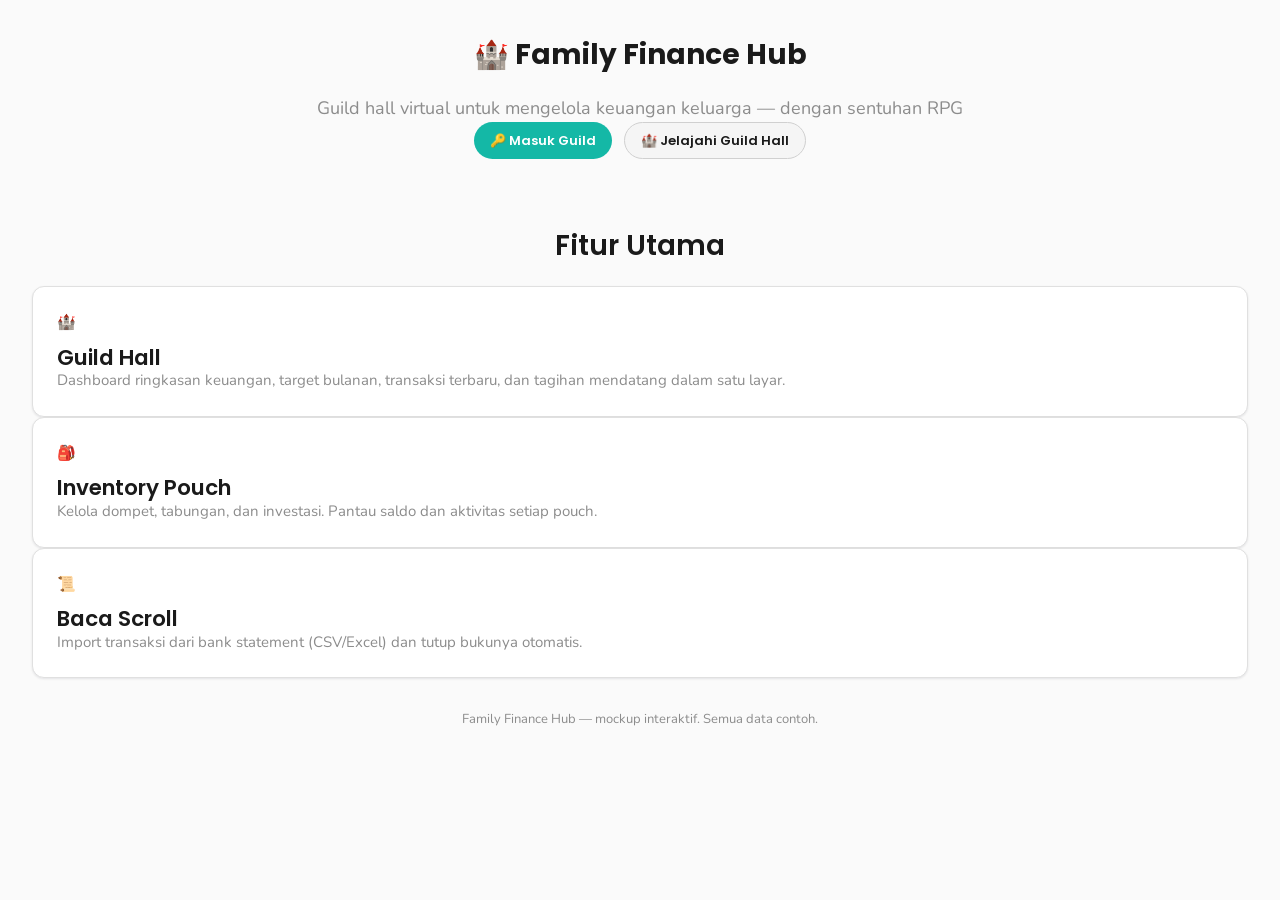
==== index.html @ f5ed7daa "init: family finance hub mockup suite" ====
﻿<!DOCTYPE html>
<html lang="id">
<head>
  <meta charset="UTF-8">
  <meta name="viewport" content="width=device-width, initial-scale=1.0">
  <title>Family Finance Hub — Home</title>
  <link rel="stylesheet" href="styles/modern-theme.css">
  <link rel="stylesheet" href="styles/components.css">
  <link rel="preconnect" href="https://fonts.googleapis.com">
  <link rel="preconnect" href="https://fonts.gstatic.com" crossorigin>
  <link href="https://fonts.googleapis.com/css2?family=Poppins:wght@400;500;600;700;800&family=Nunito:wght@400;500;600;700;800&family=JetBrains+Mono:wght@500;700&display=swap" rel="stylesheet">
</head>
<body>
  <!-- Hero Banner -->
  <header class="guild-banner" role="banner">
    <div class="container" style="padding-top: var(--space-10); padding-bottom: var(--space-10); text-align: center;">
      <h1 class="guild-banner__title mb-6">🏰 Family Finance Hub</h1>
      <p class="text-tertiary mb-8" style="font-size: var(--text-lg);">Guild hall virtual untuk mengelola keuangan keluarga &mdash; dengan sentuhan RPG</p>
      <div class="flex gap-3 justify-center" style="flex-wrap: wrap;">
        <a href="screens/01-guild-entrance.html" class="btn btn--primary">🔑 Masuk Guild</a>
        <a href="screens/02-guild-hall.html" class="btn btn--secondary">🏰 Jelajahi Guild Hall</a>
      </div>
    </div>
  </header>

  <!-- Feature Cards -->
  <main class="container" style="padding-top: var(--space-8); padding-bottom: var(--space-8);">
    <h2 class="text-center mb-6">Fitur Utama</h2>
    <div class="grid">
      <div class="card p-6">
        <div class="text-4xl mb-3">🏰</div>
        <h3>Guild Hall</h3>
        <p class="text-tertiary">Dashboard ringkasan keuangan, target bulanan, transaksi terbaru, dan tagihan mendatang dalam satu layar.</p>
      </div>
      <div class="card p-6">
        <div class="text-4xl mb-3">🎒</div>
        <h3>Inventory Pouch</h3>
        <p class="text-tertiary">Kelola dompet, tabungan, dan investasi. Pantau saldo dan aktivitas setiap pouch.</p>
      </div>
      <div class="card p-6">
        <div class="text-4xl mb-3">📜</div>
        <h3>Baca Scroll</h3>
        <p class="text-tertiary">Import transaksi dari bank statement (CSV/Excel) dan tutup bukunya otomatis.</p>
      </div>
    </div>
  </main>

  <footer class="text-center text-tertiary" style="padding-bottom: var(--space-10);">
    <p class="text-sm">Family Finance Hub &mdash; mockup interaktif. Semua data contoh.</p>
  </footer>
</body>
</html>
---- styles/modern-theme.css ----
﻿/* Modern SaaS Design Tokens — Family Finance Hub. Hybrid: RPG naming + modern style. */
:root {
  --font-heading: 'Poppins', -apple-system, BlinkMacSystemFont, 'Segoe UI', Roboto, sans-serif;
  --font-body: 'Nunito', -apple-system, BlinkMacSystemFont, 'Segoe UI', Roboto, sans-serif;
  --font-mono: 'JetBrains Mono', 'Fira Code', monospace;

  --text-xs: clamp(0.625rem, 0.6rem + 0.125vw, 0.6875rem);
  --text-sm: clamp(0.75rem, 0.72rem + 0.15vw, 0.8125rem);
  --text-base: clamp(0.875rem, 0.84rem + 0.175vw, 0.9375rem);
  --text-lg: clamp(1rem, 0.95rem + 0.25vw, 1.125rem);
  --text-xl: clamp(1.125rem, 1.05rem + 0.375vw, 1.375rem);
  --text-2xl: clamp(1.375rem, 1.25rem + 0.625vw, 1.75rem);
  --text-3xl: clamp(1.75rem, 1.5rem + 1.25vw, 2.5rem);
  --text-4xl: clamp(2.25rem, 1.875rem + 1.875vw, 3.5rem);

  --weight-light: 300;
  --weight-regular: 400;
  --weight-medium: 500;
  --weight-semibold: 600;
  --weight-bold: 700;
  --weight-extrabold: 800;

  --leading-tight: 1.1;
  --leading-snug: 1.375;
  --leading-normal: 1.5;
  --leading-relaxed: 1.625;

  --space-0: 0;
  --space-1: 0.25rem;
  --space-2: 0.5rem;
  --space-3: 0.75rem;
  --space-4: 1rem;
  --space-5: 1.25rem;
  --space-6: 1.5rem;
  --space-8: 2rem;
  --space-10: 2.5rem;
  --space-12: 3rem;
  --space-16: 4rem;
  --space-20: 5rem;

  --radius-none: 0;
  --radius-sm: 0.375rem;
  --radius-md: 0.5rem;
  --radius-lg: 0.75rem;
  --radius-xl: 1rem;
  --radius-2xl: 1.5rem;
  --radius-full: 9999px;
  --radius-pill: 9999px;

  --shadow-xs: 0 1px 2px rgba(15, 23, 42, 0.04);
  --shadow-sm: 0 1px 3px rgba(15, 23, 42, 0.06), 0 1px 2px rgba(15, 23, 42, 0.04);
  --shadow-md: 0 4px 6px -1px rgba(15, 23, 42, 0.06), 0 2px 4px -2px rgba(15, 23, 42, 0.04);
  --shadow-lg: 0 10px 15px -3px rgba(15, 23, 42, 0.08), 0 4px 6px -4px rgba(15, 23, 42, 0.04);
  --shadow-xl: 0 20px 25px -5px rgba(15, 23, 42, 0.1), 0 8px 10px -6px rgba(15, 23, 42, 0.04);
  --shadow-2xl: 0 25px 50px -12px rgba(15, 23, 42, 0.15);
  --shadow-inner: inset 0 2px 4px rgba(15, 23, 42, 0.05);

  --transition-fast: 120ms cubic-bezier(0.4, 0, 0.2, 1);
  --transition-base: 200ms cubic-bezier(0.4, 0, 0.2, 1);
  --transition-slow: 300ms cubic-bezier(0.4, 0, 0.2, 1);

  --z-dropdown: 100;
  --z-sticky: 200;
  --z-fixed: 300;
  --z-modal-backdrop: 400;
  --z-modal: 500;
  --z-popover: 600;
  --z-toast: 700;
  --z-tooltip: 800;
}

/* ═════════════════════════════════════════════════════════════════════
   LIGHT MODE (Default) — Soft Pastel Palette
   ════════════════════════════════════════════════════════════════════ */

:root {
  /* ── Neutral Grays ───────────────────────────────────────────────── */
  --color-gray-25: #fafafa;
  --color-gray-50: #f5f5f5;
  --color-gray-100: #eeeeee;
  --color-gray-200: #e0e0e0;
  --color-gray-300: #d0d0d0;
  --color-gray-400: #a8a8a8;
  --color-gray-500: #8c8c8c;
  --color-gray-600: #737373;
  --color-gray-700: #5d5d5d;
  --color-gray-800: #424242;
  --color-gray-900: #2a2a2a;
  --color-gray-950: #1a1a1a;

  /* ── Semantic Base Colors ────────────────────────────────────────── */
  --color-bg-primary: #fafafa;
  --color-bg-secondary: #ffffff;
  --color-bg-tertiary: #f5f5f5;
  --color-bg-hover: #eeeeee;
  --color-bg-active: #e0e0e0;

  --color-text-primary: #1a1a1a;
  --color-text-secondary: #5d5d5d;
  --color-text-tertiary: #8c8c8c;
  --color-text-inverse: #ffffff;
  --color-text-link: #0d9488;

  --color-border-light: #e0e0e0;
  --color-border-medium: #d0d0d0;
  --color-border-focus: #0d9488;

  /* ── Income (Mint/Teal) — Positive, Growth ───────────────────────── */
  --color-income-25: #f0fdfa;
  --color-income-50: #e6fbf3;
  --color-income-100: #ccf7e7;
  --color-income-200: #99efd1;
  --color-income-300: #5eead4;
  --color-income-400: #2dd4bf;
  --color-income-500: #14b8a6;
  --color-income-600: #0d9488;
  --color-income-700: #0f766e;
  --color-income-800: #115e59;
  --color-income-900: #134e4a;

  /* ── Expense (Coral/Rose) — Negative, Spending ───────────────────── */
  --color-expense-25: #fff1f2;
  --color-expense-50: #ffe4e6;
  --color-expense-100: #fecdd3;
  --color-expense-200: #fda4af;
  --color-expense-300: #fb7185;
  --color-expense-400: #f43f5e;
  --color-expense-500: #e11d48;
  --color-expense-600: #be123c;
  --color-expense-700: #9f1239;
  --color-expense-800: #881337;
  --color-expense-900: #751a33;

  /* ── Gold Accent (Warm) — Highlights, CTAs ───────────────────────── */
  --color-gold-25: #fffbeb;
  --color-gold-50: #fef3c7;
  --color-gold-100: #fde68a;
  --color-gold-200: #fcd34d;
  --color-gold-300: #fbbf24;
  --color-gold-400: #f59e0b;
  --color-gold-500: #d97706;
  --color-gold-600: #b45309;
  --color-gold-700: #92400e;
  --color-gold-800: #78350f;
  --color-gold-900: #642d0e;

  /* ── Purple Accent (Saweria-inspired) — Premium, Magic ───────────── */
  --color-purple-25: #faf5ff;
  --color-purple-50: #f5f0ff;
  --color-purple-100: #e9d5ff;
  --color-purple-200: #d8b4fe;
  --color-purple-300: #c084fc;
  --color-purple-400: #a855f7;
  --color-purple-500: #9333ea;
  --color-purple-600: #7e22ce;
  --color-purple-700: #6b21a8;
  --color-purple-800: #581c87;
  --color-purple-900: #4c1d95;

  /* ── Blue Accent (KOL.id-inspired) — Info, Links ─────────────────── */
  --color-blue-25: #eff6ff;
  --color-blue-50: #dbeafe;
  --color-blue-100: #bfdbfe;
  --color-blue-200: #93c5fd;
  --color-blue-300: #60a5fa;
  --color-blue-400: #3b82f6;
  --color-blue-500: #2563eb;
  --color-blue-600: #1d4ed8;
  --color-blue-700: #1e40af;
  --color-blue-800: #1e3a8a;
  --color-blue-900: #172554;

  /* ── Semantic Colors ─────────────────────────────────────────────── */
  --color-success: var(--color-income-500);
  --color-success-bg: var(--color-income-50);
  --color-success-border: var(--color-income-200);
  --color-success-text: var(--color-income-700);

  --color-warning: var(--color-gold-500);
  --color-warning-bg: var(--color-gold-50);
  --color-warning-border: var(--color-gold-200);
  --color-warning-text: var(--color-gold-800);

  --color-info: var(--color-blue-500);
  --color-info-bg: var(--color-blue-50);
  --color-info-border: var(--color-blue-200);
  --color-info-text: var(--color-blue-800);

  --color-danger: var(--color-expense-500);
  --color-danger-bg: var(--color-expense-50);
  --color-danger-border: var(--color-expense-200);
  --color-danger-text: var(--color-expense-700);

  /* ── Component-Specific Defaults (Light) ─────────────────────────── */
  --card-bg: var(--color-bg-secondary);
  --card-border: var(--color-border-light);
  --card-shadow: var(--shadow-sm);
  --card-shadow-hover: var(--shadow-md);

  --input-bg: var(--color-bg-secondary);
  --input-border: var(--color-border-medium);
  --input-border-focus: var(--color-border-focus);
  --input-placeholder: var(--color-text-tertiary);

  --btn-primary-bg: var(--color-income-500);
  --btn-primary-hover: var(--color-income-600);
  --btn-primary-active: var(--color-income-700);
  --btn-primary-text: var(--color-text-inverse);

  --btn-secondary-bg: var(--color-bg-tertiary);
  --btn-secondary-hover: var(--color-bg-hover);
  --btn-secondary-active: var(--color-bg-active);
  --btn-secondary-text: var(--color-text-primary);
  --btn-secondary-border: var(--color-border-medium);

  --btn-ghost-bg: transparent;
  --btn-ghost-hover: var(--color-bg-tertiary);
  --btn-ghost-active: var(--color-bg-hover);
  --btn-ghost-text: var(--color-text-secondary);

  --btn-danger-bg: var(--color-danger);
  --btn-danger-hover: var(--color-expense-600);
  --btn-danger-active: var(--color-expense-700);
  --btn-danger-text: var(--color-text-inverse);

  --badge-bg: var(--color-bg-tertiary);
  --badge-text: var(--color-text-secondary);
  --badge-border: var(--color-border-light);

  --nav-bg: var(--color-bg-secondary);
  --nav-border: var(--color-border-light);
  --nav-item-active: var(--color-income-50);
  --nav-item-active-text: var(--color-income-600);
  --nav-item-inactive: var(--color-text-tertiary);

  --banner-bg: linear-gradient(135deg, var(--color-income-50) 0%, var(--color-purple-25) 100%);
  --banner-text: var(--color-text-primary);
  --banner-gold: var(--color-gold-500);
}

/* ═════════════════════════════════════════════════════════════════════
   DARK MODE — Auto via prefers-color-scheme or .dark on <html>
   ════════════════════════════════════════════════════════════════════ */

@media (prefers-color-scheme: dark) {
  :root:not(.light) {
    --color-gray-25: #0a0a0a;
    --color-gray-50: #111111;
    --color-gray-100: #1a1a1a;
    --color-gray-200: #2a2a2a;
    --color-gray-300: #3d3d3d;
    --color-gray-400: #5d5d5d;
    --color-gray-500: #737373;
    --color-gray-600: #8c8c8c;
    --color-gray-700: #a8a8a8;
    --color-gray-800: #d0d0d0;
    --color-gray-900: #e0e0e0;
    --color-gray-950: #f5f5f5;

    --color-bg-primary: #0a0a0a;
    --color-bg-secondary: #111111;
    --color-bg-tertiary: #1a1a1a;
    --color-bg-hover: #2a2a2a;
    --color-bg-active: #3d3d3d;

    --color-text-primary: #fafafa;
    --color-text-secondary: #d0d0d0;
    --color-text-tertiary: #8c8c8c;
    --color-text-inverse: #0a0a0a;
    --color-text-link: #2dd4bf;

    --color-border-light: #2a2a2a;
    --color-border-medium: #3d3d3d;
    --color-border-focus: #2dd4bf;

    --color-income-25: #062a23;
    --color-income-50: #0a3d33;
    --color-income-100: #0d5545;
    --color-income-200: #147a5e;
    --color-income-300: #1d9e77;
    --color-income-400: #2dd4bf;
    --color-income-500: #5eead4;
    --color-income-600: #99efd1;
    --color-income-700: #ccf7e7;
    --color-income-800: #e6fbf3;
    --color-income-900: #f0fdfa;

    --color-expense-25: #3d0a0f;
    --color-expense-50: #581019;
    --color-expense-100: #7a1424;
    --color-expense-200: #a81a33;
    --color-expense-300: #d12542;
    --color-expense-400: #fb7185;
    --color-expense-500: #fda4af;
    --color-expense-600: #fecdd3;
    --color-expense-700: #ffe4e6;
    --color-expense-800: #fff1f2;
    --color-expense-900: #fffafb;

    --color-gold-25: #3d2f06;
    --color-gold-50: #5a450a;
    --color-gold-100: #7a5a0d;
    --color-gold-200: #a87812;
    --color-gold-300: #d19417;
    --color-gold-400: #f59e0b;
    --color-gold-500: #fbbf24;
    --color-gold-600: #fcd34d;
    --color-gold-700: #fde68a;
    --color-gold-800: #fef3c7;
    --color-gold-900: #fffbeb;

    --color-purple-25: #2a0a3d;
    --color-purple-50: #3d1058;
    --color-purple-100: #58147a;
    --color-purple-200: #7a1aa8;
    --color-purple-300: #a825d1;
    --color-purple-400: #c084fc;
    --color-purple-500: #d8b4fe;
    --color-purple-600: #e9d5ff;
    --color-purple-700: #f5f0ff;
    --color-purple-800: #faf5ff;
    --color-purple-900: #fdfbff;

    --color-blue-25: #0a1a3d;
    --color-blue-50: #102a58;
    --color-blue-100: #143d7a;
    --color-blue-200: #1a5aa8;
    --color-blue-300: #2575d1;
    --color-blue-400: #3b82f6;
    --color-blue-500: #60a5fa;
    --color-blue-600: #93c5fd;
    --color-blue-700: #bfdbfe;
    --color-blue-800: #dbeafe;
    --color-blue-900: #eff6ff;

    --card-bg: var(--color-bg-secondary);
    --card-border: var(--color-border-light);
    --card-shadow: var(--shadow-sm);
    --card-shadow-hover: var(--shadow-md);
    --input-bg: var(--color-bg-tertiary);
    --input-border: var(--color-border-medium);
    --input-border-focus: var(--color-border-focus);
    --btn-primary-bg: var(--color-income-500);
    --btn-primary-hover: var(--color-income-400);
    --btn-primary-active: var(--color-income-300);
    --btn-primary-text: var(--color-text-inverse);
    --btn-secondary-bg: var(--color-bg-tertiary);
    --btn-secondary-hover: var(--color-bg-hover);
    --btn-secondary-active: var(--color-bg-active);
    --btn-secondary-text: var(--color-text-primary);
    --btn-ghost-bg: transparent;
    --btn-ghost-hover: var(--color-bg-tertiary);
    --btn-ghost-active: var(--color-bg-hover);
    --btn-ghost-text: var(--color-text-secondary);
    --badge-bg: var(--color-bg-tertiary);
    --badge-text: var(--color-text-secondary);
    --nav-bg: var(--color-bg-secondary);
    --nav-border: var(--color-border-light);
    --nav-item-active: var(--color-income-900);
    --nav-item-active-text: var(--color-income-300);
    --banner-bg: linear-gradient(135deg, var(--color-income-900) 0%, var(--color-purple-900) 100%);
    --banner-gold: var(--color-gold-400);
  }
}

/* ═════════════════════════════════════════════════════════════════════
   Global Resets & Base Styles
   ════════════════════════════════════════════════════════════════════ */

*, *::before, *::after { box-sizing: border-box; margin: 0; padding: 0; }

html { font-size: 16px; -webkit-font-smoothing: antialiased; -moz-osx-font-smoothing: grayscale; text-rendering: optimizeLegibility; }

body { font-family: var(--font-body); font-size: var(--text-base); line-height: var(--leading-normal); color: var(--color-text-primary); background-color: var(--color-bg-primary); min-height: 100vh; transition: background-color var(--transition-base), color var(--transition-base); }

h1, h2, h3, h4, h5, h6 { font-family: var(--font-heading); font-weight: var(--weight-semibold); line-height: var(--leading-tight); color: var(--color-text-primary); }
h1 { font-size: var(--text-3xl); }
h2 { font-size: var(--text-2xl); }
h3 { font-size: var(--text-xl); }
h4 { font-size: var(--text-lg); }

a { color: var(--color-text-link); text-decoration: none; transition: color var(--transition-fast); }
a:hover { color: var(--color-income-600); }
a:focus-visible, button:focus-visible, input:focus-visible, select:focus-visible, textarea:focus-visible { outline: 2px solid var(--color-border-focus); outline-offset: 2px; }

button { font-family: inherit; font-size: inherit; cursor: pointer; border: none; background: none; color: inherit; }
input, select, textarea { font-family: inherit; font-size: inherit; color: inherit; }
::placeholder { color: var(--input-placeholder); }
::selection { background-color: var(--color-income-200); color: var(--color-income-900); }

::-webkit-scrollbar { width: 8px; height: 8px; }
::-webkit-scrollbar-track { background: var(--color-bg-primary); }
::-webkit-scrollbar-thumb { background: var(--color-gray-300); border-radius: var(--radius-full); }
::-webkit-scrollbar-thumb:hover { background: var(--color-gray-400); }

/* ═════════════════════════════════════════════════════════════════════
   Utility Classes — Layout
   ════════════════════════════════════════════════════════════════════ */

.container { width: 100%; max-width: 1280px; margin: 0 auto; padding: 0 var(--space-4); }
@media (min-width: 640px) { .container { padding: 0 var(--space-6); } }
@media (min-width: 1024px) { .container { padding: 0 var(--space-8); } }


.grid { display: grid; }
.flex { display: flex; }
.flex-col { flex-direction: column; }
.flex-1 { flex: 1; }
.flex-wrap { flex-wrap: wrap; }
.items-center { align-items: center; }
.items-start { align-items: flex-start; }
.items-end { align-items: flex-end; }
.justify-center { justify-content: center; }
.justify-between { justify-content: space-between; }
.gap-1 { gap: var(--space-1); }
.gap-2 { gap: var(--space-2); }
.gap-3 { gap: var(--space-3); }
.gap-4 { gap: var(--space-4); }
.gap-6 { gap: var(--space-6); }

.w-full { width: 100%; }

.text-center { text-align: center; }
.text-left { text-align: left; }
.text-right { text-align: right; }

.text-xs { font-size: var(--text-xs); }
.text-sm { font-size: var(--text-sm); }
.text-base { font-size: var(--text-base); }
.text-lg { font-size: var(--text-lg); }
.text-xl { font-size: var(--text-xl); }
.text-2xl { font-size: var(--text-2xl); }
.text-3xl { font-size: var(--text-3xl); }

.font-medium { font-weight: var(--weight-medium); }
.font-semibold { font-weight: var(--weight-semibold); }
.font-bold { font-weight: var(--weight-bold); }

.text-primary { color: var(--color-text-primary); }
.text-secondary { color: var(--color-text-secondary); }
.text-tertiary { color: var(--color-text-tertiary); }
.text-income { color: var(--color-income-600); }
.text-expense { color: var(--color-expense-600); }
.text-gold { color: var(--color-gold-600); }
.text-purple { color: var(--color-purple-600); }
.text-blue { color: var(--color-blue-600); }
.text-warning { color: var(--color-gold-600); }

.bg-secondary { background-color: var(--color-bg-secondary); }
.bg-income { background-color: var(--color-income-50); }
.bg-expense { background-color: var(--color-expense-50); }
.bg-gold { background-color: var(--color-gold-50); }

.rounded-md { border-radius: var(--radius-md); }
.rounded-lg { border-radius: var(--radius-lg); }
.rounded-xl { border-radius: var(--radius-xl); }
.rounded-full { border-radius: var(--radius-full); }

.shadow-sm { box-shadow: var(--shadow-sm); }
.shadow-md { box-shadow: var(--shadow-md); }
.shadow-lg { box-shadow: var(--shadow-lg); }

.mt-1 { margin-top: var(--space-1); }
.mt-2 { margin-top: var(--space-2); }
.mt-3 { margin-top: var(--space-3); }
.mt-4 { margin-top: var(--space-4); }
.mt-6 { margin-top: var(--space-6); }
.mb-1 { margin-bottom: var(--space-1); }
.mb-2 { margin-bottom: var(--space-2); }
.mb-3 { margin-bottom: var(--space-3); }
.mb-4 { margin-bottom: var(--space-4); }
.mb-6 { margin-bottom: var(--space-6); }
.ml-auto { margin-left: auto; }
.mr-auto { margin-right: auto; }

.p-2 { padding: var(--space-2); }
.p-3 { padding: var(--space-3); }
.p-4 { padding: var(--space-4); }
.p-6 { padding: var(--space-6); }
.px-2 { padding-left: var(--space-2); padding-right: var(--space-2); }
.px-3 { padding-left: var(--space-3); padding-right: var(--space-3); }
.px-4 { padding-left: var(--space-4); padding-right: var(--space-4); }
.px-6 { padding-left: var(--space-6); padding-right: var(--space-6); }
.py-1 { padding-top: var(--space-1); padding-bottom: var(--space-1); }
.py-2 { padding-top: var(--space-2); padding-bottom: var(--space-2); }
.py-3 { padding-top: var(--space-3); padding-bottom: var(--space-3); }
.py-4 { padding-top: var(--space-4); padding-bottom: var(--space-4); }

.relative { position: relative; }
.absolute { position: absolute; }
.fixed { position: fixed; }
.inset-0 { top: 0; right: 0; bottom: 0; left: 0; }

.divider { height: 1px; background: var(--color-border-light); margin: var(--space-4) 0; }

/* Animation keyframes */
@keyframes fade-in { from { opacity: 0; } to { opacity: 1; } }
@keyframes slide-up { from { opacity: 0; transform: translateY(8px); } to { opacity: 1; transform: translateY(0); } }
@keyframes scale-in { from { opacity: 0; transform: scale(0.95); } to { opacity: 1; transform: scale(1); } }
@keyframes spin { from { transform: rotate(0deg); } to { transform: rotate(360deg); } }
@keyframes shimmer { 0% { background-position: -200% 0; } 100% { background-position: 200% 0; } }

.animate-fade-in { animation: fade-in var(--transition-base) ease-out; }
.animate-slide-up { animation: slide-up var(--transition-base) ease-out; }
.animate-scale-in { animation: scale-in var(--transition-base) ease-out; }
.animate-spin { animation: spin 1s linear infinite; }
.animate-shimmer { animation: shimmer 2s infinite linear; background: linear-gradient(90deg, var(--color-bg-tertiary) 25%, var(--color-bg-hover) 50%, var(--color-bg-tertiary) 75%); background-size: 200% 100%; }
---- styles/components.css ----
﻿/* ==========================================================================
   Modern Component Styles — Family Finance Hub
   Uses tokens from modern-theme.css
   ========================================================================== */

/* ── Card ─────────────────────────────────────────────────────────────── */
.card { background: var(--card-bg); border: 1px solid var(--card-border); border-radius: var(--radius-lg); box-shadow: var(--card-shadow); }
.card:hover { box-shadow: var(--card-shadow-hover); }
.card--inset { padding: var(--space-8); }

/* ── Buttons ─────────────────────────────────────────────────────────── */
.btn { font-family: var(--font-heading); font-size: var(--text-sm); font-weight: var(--weight-semibold); line-height: 1.5; display: inline-flex; align-items: center; gap: var(--space-1); padding: var(--space-2) var(--space-4); border-radius: var(--radius-pill); cursor: pointer; transition: all var(--transition-fast); white-space: nowrap; }
.btn--primary { background: var(--btn-primary-bg); color: var(--btn-primary-text); }
.btn--primary:hover { background: var(--btn-primary-hover); }
.btn--primary:active { background: var(--btn-primary-active); }
.btn--secondary { background: var(--btn-secondary-bg); color: var(--btn-secondary-text); border: 1px solid var(--btn-secondary-border); }
.btn--secondary:hover { background: var(--btn-secondary-hover); }
.btn--secondary:active { background: var(--btn-secondary-active); }
.btn--ghost { background: var(--btn-ghost-bg); color: var(--btn-ghost-text); border: 1px solid transparent; }
.btn--ghost:hover { background: var(--btn-ghost-hover); }
.btn--ghost:active { background: var(--btn-ghost-active); }
.btn--danger { background: var(--btn-danger-bg); color: var(--btn-danger-text); }
.btn--danger:hover { background: var(--btn-danger-hover); }
.btn--danger:active { background: var(--btn-danger-active); }

/* ── Inputs & Selects ──────────────────────────────────────────────── */
.input { width: 100%; padding: var(--space-2) var(--space-3); font-family: var(--font-body); font-size: var(--text-sm); border: 1px solid var(--input-border); border-radius: var(--radius-md); background: var(--input-bg); color: var(--color-text-primary); transition: border-color var(--transition-fast), box-shadow var(--transition-fast); }
.input:focus { outline: none; border-color: var(--input-border-focus); box-shadow: 0 0 0 3px var(--color-bg-tertiary); }
.select { appearance: none; background-image: url("data:image/svg+xml,%3Csvg xmlns='http://www.w3.org/2000/svg' width='16' height='16' viewBox='0 0 24 24' fill='none' stroke='%23737373' stroke-width='2' stroke-linecap='round'%3E%3Cpolyline points='6 9 12 15 18 9'%3E%3C/polyline%3E%3C/svg%3E"); background-repeat: no-repeat; background-position: right 0.75rem center; padding-right: 2.5rem; }
.select:focus { border-color: var(--color-border-focus); outline: none; }

/* ── Badge ──────────────────────────────────────────────────────────── */
.badge { display: inline-flex; align-items: center; padding: var(--space-1) var(--space-2); font-size: var(--text-xs); font-weight: var(--weight-medium); border-radius: var(--radius-pill); border: 1px solid var(--badge-border); background: var(--badge-bg); color: var(--badge-text); }
.badge--gold { background: var(--color-gold-50); color: var(--color-gold-700); border-color: var(--color-gold-200); }
.badge--danger { background: var(--color-expense-50); color: var(--color-expense-700); border-color: var(--color-expense-200); }
.badge--success { background: var(--color-income-50); color: var(--color-income-700); border-color: var(--color-income-200); }
.badge--info { background: var(--color-blue-50); color: var(--color-blue-700); border-color: var(--color-blue-200); }
.badge--warning { background: var(--color-gold-50); color: var(--color-gold-700); border-color: var(--color-gold-200); }

/* ── Progress Ring ──────────────────────────────────────────────────── */
.progress { width: 80px; height: 80px; position: relative; }
.progress__fill { stroke-dasharray: 200; stroke-dashoffset: 0; stroke-linecap: round; transform: rotate(-90deg); }
.progress__label { position: absolute; top: 50%; left: 50%; transform: translate(-50%, -50%); text-align: center; font-size: var(--text-sm); }
.progress__fill--success { fill: var(--color-income-100); stroke: var(--color-income-500); }
.progress__fill--danger { fill: var(--color-expense-100); stroke: var(--color-expense-500); }
.progress__fill--info { fill: var(--color-blue-100); stroke: var(--color-blue-500); }

/* ── Table ──────────────────────────────────────────────────────────── */
.table { width: 100%; border-collapse: collapse; }
.table th, .table td { padding: var(--space-2) var(--space-3); border-bottom: 1px solid var(--color-border-medium); }
.table th { font-size: var(--text-xs); font-weight: var(--weight-semibold); color: var(--color-text-tertiary); text-transform: uppercase; letter-spacing: 0.05em; }
.table td { font-size: var(--text-sm); }
.table-cell--right { text-align: right; }
.table-cell--gold { color: var(--color-income-600); font-family: var(--font-mono); }
.table-cell--center { text-align: center; }

/* ── List ───────────────────────────────────────────────────────────── */
.list { display: flex; flex-direction: column; gap: var(--space-2); }
.list__item { display: flex; align-items: flex-start; gap: var(--space-3); }
.list__icon { width: 28px; flex-shrink: 0; }
.list__content { flex: 1; }
.list__title { font-size: var(--text-sm); font-weight: var(--weight-medium); color: var(--color-text-primary); }
.list__subtitle { font-size: var(--text-xs); color: var(--color-text-tertiary); margin-top: var(--space-1); }
.list__meta { margin-top: var(--space-1); display: flex; justify-content: space-between; align-items: center; font-size: var(--text-xs); color: var(--color-text-tertiary); }
.list__amount { font-family: var(--font-mono); }
.list__amount--success { color: var(--color-income-600); }
.list__amount--danger { color: var(--color-expense-600); }
.list__amount--info { color: var(--color-blue-600); }

/* ── Bottom Navigation ──────────────────────────────────────────────── */
.bottom-nav \{ position: sticky; bottom: 0; z-index: var(--z-sticky); padding-bottom: calc(var(--space-4) + env(safe-area-inset-bottom, 0px)); display: flex; justify-content: space-around; padding: var(--space-4) 0; background: var(--nav-bg); border-top: 1px solid var(--nav-border); }
.bottom-nav__item { display: flex; flex-direction: column; align-items: center; gap: var(--space-1); color: var(--nav-item-inactive); font-size: var(--text-xs); }
.bottom-nav__item.bottom-nav__item--active { color: var(--nav-item-active-text); }
.bottom-nav__icon { font-size: 20px; }
.bottom-nav__label { font-size: var(--text-xs); }

/* ── Banner ─────────────────────────────────────────────────────────── */
.guild-banner__title { font-family: var(--font-heading); font-size: var(--text-2xl); font-weight: var(--weight-bold); color: var(--banner-text); }
.guild-banner__gold { font-family: var(--font-mono); color: var(--banner-gold); }

/* ── Form Actions ───────────────────────────────────────────────────── */
.form-actions { display: flex; gap: var(--space-2); justify-content: flex-end; margin-top: var(--space-6); }
.form-actions .btn:first-child { flex: 1; }

/* ── Interactive List Item ──────────────────────────────────────────── */
.card--interactive { transition: background var(--transition-fast), transform var(--transition-fast); }
.card--interactive:hover { background: var(--color-bg-tertiary); }

/* ── Toast Notification ─────────────────────────────────────────────── */
.toast-container { position: fixed; top: var(--space-4); right: var(--space-4); z-index: var(--z-toast); display: flex; flex-direction: column; gap: var(--space-2); }
.toast { background: var(--color-bg-secondary); border: 1px solid var(--color-border-light); border-left: 4px solid var(--color-income-500); border-radius: var(--radius-md); box-shadow: var(--shadow-lg); padding: var(--space-3) var(--space-4); font-size: var(--text-sm); opacity: 0; transform: translateX(12px); transition: opacity var(--transition-base), transform var(--transition-base); }
.toast--show { opacity: 1; transform: translateX(0); }
.toast--danger { border-left-color: var(--color-expense-500); }
.toast--warning { border-left-color: var(--color-gold-500); }
.toast--info { border-left-color: var(--color-blue-500); }
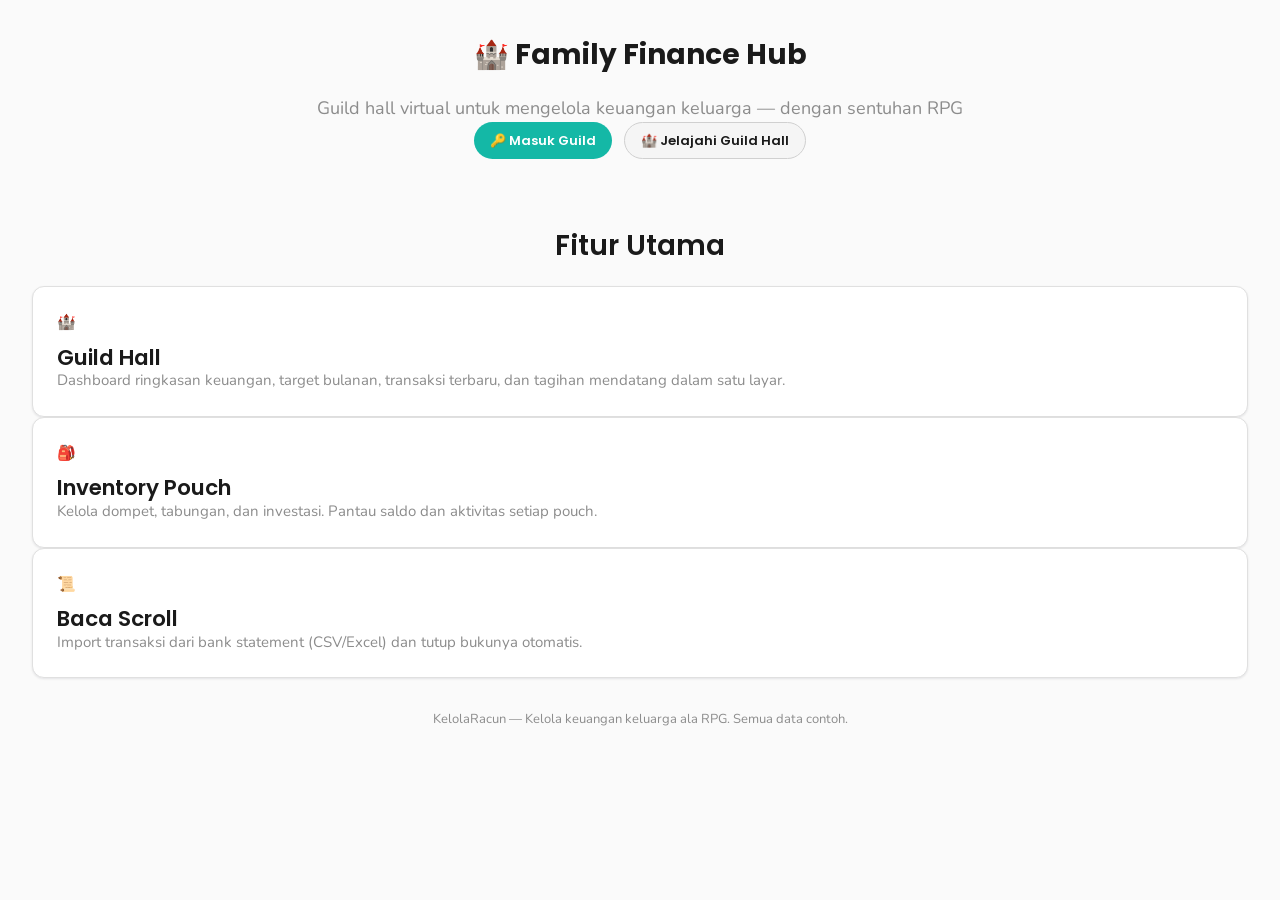
==== commit a07237af: "feat(phase-3): dynamic screens, reactive state, modals & PWA offline support - add screen controller" ====
--- a/index.html
+++ b/index.html
@@ -6,6 +6,8 @@
   <title>Family Finance Hub — Home</title>
   <link rel="stylesheet" href="styles/modern-theme.css">
   <link rel="stylesheet" href="styles/components.css">
+  <link rel="manifest" href="manifest.json">
+  <meta name="theme-color" content="#14b8a6">
   <link rel="preconnect" href="https://fonts.googleapis.com">
   <link rel="preconnect" href="https://fonts.gstatic.com" crossorigin>
   <link href="https://fonts.googleapis.com/css2?family=Poppins:wght@400;500;600;700;800&family=Nunito:wght@400;500;600;700;800&family=JetBrains+Mono:wght@500;700&display=swap" rel="stylesheet">
@@ -46,7 +48,16 @@
   </main>
 
   <footer class="text-center text-tertiary" style="padding-bottom: var(--space-10);">
-    <p class="text-sm">Family Finance Hub &mdash; mockup interaktif. Semua data contoh.</p>
+    <p class="text-sm">KelolaRacun &mdash; Kelola keuangan keluarga ala RPG. Semua data contoh.</p>
   </footer>
+  <script>
+    if ('serviceWorker' in navigator) {
+      window.addEventListener('load', () => {
+        navigator.serviceWorker.register('sw.js')
+          .then(reg => console.log('SW terdaftar:', reg.scope))
+          .catch(err => console.warn('SW gagal:', err));
+      });
+    }
+  </script>
 </body>
 </html>
--- a/styles/components.css
+++ b/styles/components.css
@@ -37,6 +37,116 @@
 .badge--info { background: var(--color-blue-50); color: var(--color-blue-700); border-color: var(--color-blue-200); }
 .badge--warning { background: var(--color-gold-50); color: var(--color-gold-700); border-color: var(--color-gold-200); }
 
+/* ── Modal ───────────────────────────────────────────────────────────── */
+.modal {
+  position: fixed;
+  inset: 0;
+  z-index: var(--z-modal);
+  display: none;
+  align-items: center;
+  justify-content: center;
+  padding: var(--space-4);
+  background: rgba(0, 0, 0, 0.5);
+  backdrop-filter: blur(2px);
+  animation: fade-in var(--transition-base) ease-out;
+}
+.modal--open {
+  display: flex;
+}
+.modal__content {
+  background: var(--card-bg);
+  border-radius: var(--radius-lg);
+  max-width: 480px;
+  width: 100%;
+  max-height: 90vh;
+  overflow-y: auto;
+  box-shadow: var(--shadow-xl);
+  animation: slide-up var(--transition-base) ease-out;
+}
+.modal__header {
+  display: flex;
+  align-items: center;
+  justify-content: space-between;
+  padding: var(--space-4) var(--space-6);
+  border-bottom: 1px solid var(--color-border-light);
+}
+.modal__title {
+  font-family: var(--font-heading);
+  font-weight: var(--weight-semibold);
+  font-size: var(--text-lg);
+}
+.modal__close {
+  background: none;
+  border: none;
+  font-size: var(--text-xl);
+  cursor: pointer;
+  color: var(--color-text-tertiary);
+  padding: var(--space-1);
+  border-radius: var(--radius-sm);
+}
+.modal__close:hover {
+  background: var(--color-bg-hover);
+  color: var(--color-text-primary);
+}
+.modal__body {
+  padding: var(--space-6);
+}
+.modal__footer {
+  display: flex;
+  gap: var(--space-3);
+  justify-content: flex-end;
+  padding: var(--space-4) var(--space-6);
+  border-top: 1px solid var(--color-border-light);
+}
+.modal__form-group {
+  margin-bottom: var(--space-4);
+}
+.modal__label {
+  display: block;
+  font-size: var(--text-sm);
+  font-weight: var(--weight-medium);
+  margin-bottom: var(--space-2);
+  color: var(--color-text-secondary);
+}
+.modal__input {
+  width: 100%;
+  padding: var(--space-2) var(--space-3);
+  border: 1px solid var(--input-border);
+  border-radius: var(--radius-md);
+  background: var(--input-bg);
+  color: var(--color-text-primary);
+  font-family: var(--font-body);
+  font-size: var(--text-base);
+  transition: border-color var(--transition-fast), box-shadow var(--transition-fast);
+}
+.modal__input:focus {
+  outline: none;
+  border-color: var(--input-border-focus);
+  box-shadow: 0 0 0 3px var(--color-bg-tertiary);
+}
+.modal__select {
+  width: 100%;
+  padding: var(--space-2) var(--space-3);
+  border: 1px solid var(--input-border);
+  border-radius: var(--radius-md);
+  background: var(--input-bg);
+  color: var(--color-text-primary);
+  font-family: var(--font-body);
+  font-size: var(--text-base);
+  cursor: pointer;
+  appearance: none;
+  background-image: url("data:image/svg+xml,%3Csvg xmlns='http://www.w3.org/2000/svg' width='16' height='16' viewBox='0 0 24 24' fill='none' stroke='%23737373' stroke-width='2' stroke-linecap='round'%3E%3Cpolyline points='6 9 12 15 18 9'%3E%3C/polyline%3E%3C/svg%3E");
+  background-repeat: no-repeat;
+  background-position: right 0.75rem center;
+  padding-right: 2.5rem;
+}
+.modal__input:focus-visible,
+.modal__select:focus-visible {
+  outline: none;
+  border-color: var(--input-border-focus);
+  box-shadow: 0 0 0 3px var(--color-bg-tertiary);
+}
+
 /* ── Progress Ring ──────────────────────────────────────────────────── */
 .progress { width: 80px; height: 80px; position: relative; }
 .progress__fill { stroke-dasharray: 200; stroke-dashoffset: 0; stroke-linecap: round; transform: rotate(-90deg); }
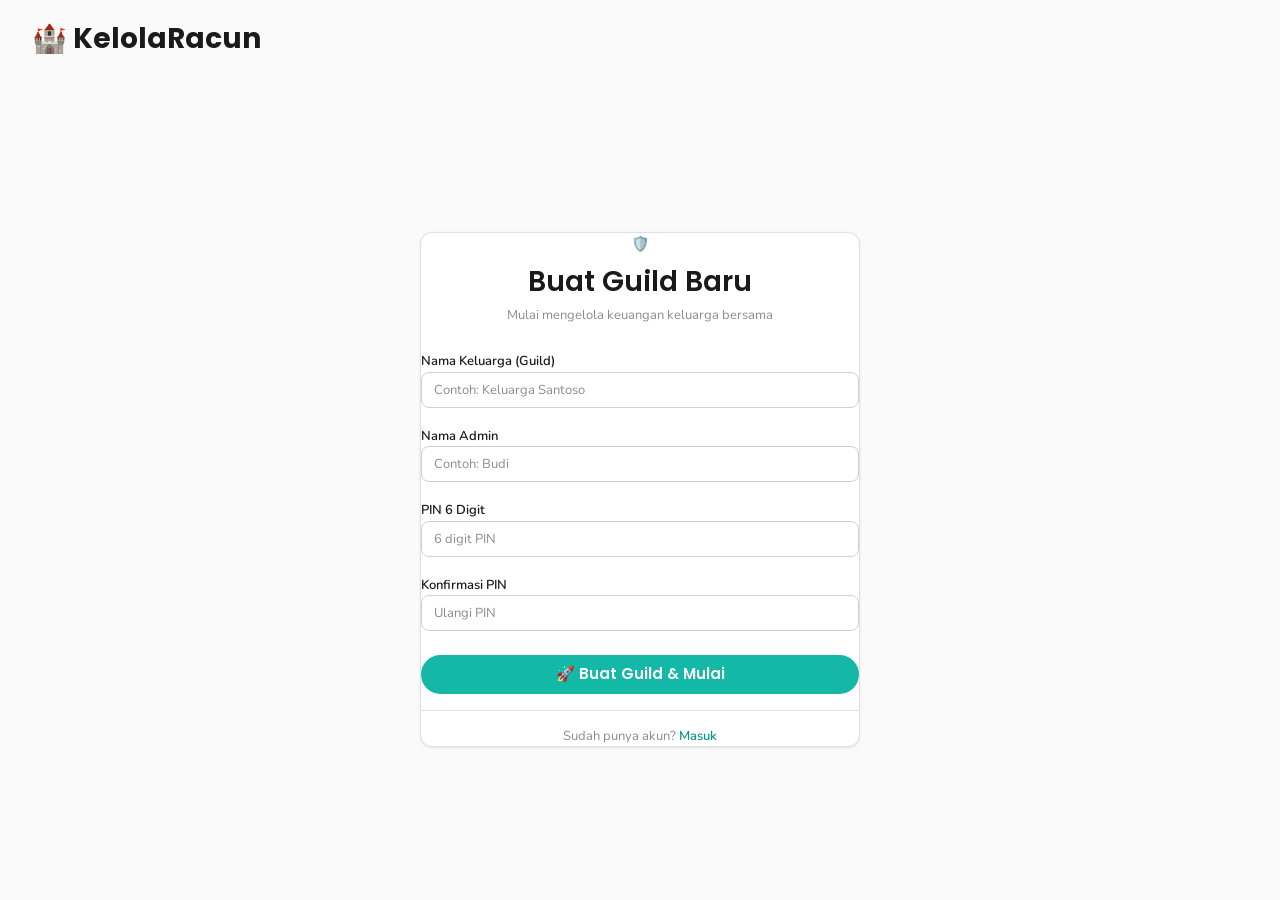
==== commit 643ac923: "feat: auth router & login flow, auth member system, strict auth-first routing - Auth: members list, " ====
--- a/index.html
+++ b/index.html
@@ -3,61 +3,38 @@
 <head>
   <meta charset="UTF-8">
   <meta name="viewport" content="width=device-width, initial-scale=1.0">
-  <title>Family Finance Hub — Home</title>
-  <link rel="stylesheet" href="styles/modern-theme.css">
-  <link rel="stylesheet" href="styles/components.css">
+  <title>KelolaRacun</title>
   <link rel="manifest" href="manifest.json">
   <meta name="theme-color" content="#14b8a6">
-  <link rel="preconnect" href="https://fonts.googleapis.com">
-  <link rel="preconnect" href="https://fonts.gstatic.com" crossorigin>
-  <link href="https://fonts.googleapis.com/css2?family=Poppins:wght@400;500;600;700;800&family=Nunito:wght@400;500;600;700;800&family=JetBrains+Mono:wght@500;700&display=swap" rel="stylesheet">
 </head>
 <body>
-  <!-- Hero Banner -->
-  <header class="guild-banner" role="banner">
-    <div class="container" style="padding-top: var(--space-10); padding-bottom: var(--space-10); text-align: center;">
-      <h1 class="guild-banner__title mb-6">🏰 Family Finance Hub</h1>
-      <p class="text-tertiary mb-8" style="font-size: var(--text-lg);">Guild hall virtual untuk mengelola keuangan keluarga &mdash; dengan sentuhan RPG</p>
-      <div class="flex gap-3 justify-center" style="flex-wrap: wrap;">
-        <a href="screens/01-guild-entrance.html" class="btn btn--primary">🔑 Masuk Guild</a>
-        <a href="screens/02-guild-hall.html" class="btn btn--secondary">🏰 Jelajahi Guild Hall</a>
-      </div>
-    </div>
-  </header>
+  <script type="module">
+    import { openDB } from './scripts/db.js';
+    import { getMembers } from './scripts/services/memberService.js';
+    import { isAuthenticated } from './scripts/core/authService.js';
 
-  <!-- Feature Cards -->
-  <main class="container" style="padding-top: var(--space-8); padding-bottom: var(--space-8);">
-    <h2 class="text-center mb-6">Fitur Utama</h2>
-    <div class="grid">
-      <div class="card p-6">
-        <div class="text-4xl mb-3">🏰</div>
-        <h3>Guild Hall</h3>
-        <p class="text-tertiary">Dashboard ringkasan keuangan, target bulanan, transaksi terbaru, dan tagihan mendatang dalam satu layar.</p>
-      </div>
-      <div class="card p-6">
-        <div class="text-4xl mb-3">🎒</div>
-        <h3>Inventory Pouch</h3>
-        <p class="text-tertiary">Kelola dompet, tabungan, dan investasi. Pantau saldo dan aktivitas setiap pouch.</p>
-      </div>
-      <div class="card p-6">
-        <div class="text-4xl mb-3">📜</div>
-        <h3>Baca Scroll</h3>
-        <p class="text-tertiary">Import transaksi dari bank statement (CSV/Excel) dan tutup bukunya otomatis.</p>
-      </div>
-    </div>
-  </main>
+    async function redirectByAuth() {
+      try {
+        await openDB();
+      } catch {
+        window.location.replace('screens/00-register.html');
+        return;
+      }
 
-  <footer class="text-center text-tertiary" style="padding-bottom: var(--space-10);">
-    <p class="text-sm">KelolaRacun &mdash; Kelola keuangan keluarga ala RPG. Semua data contoh.</p>
-  </footer>
-  <script>
-    if ('serviceWorker' in navigator) {
-      window.addEventListener('load', () => {
-        navigator.serviceWorker.register('sw.js')
-          .then(reg => console.log('SW terdaftar:', reg.scope))
-          .catch(err => console.warn('SW gagal:', err));
-      });
+      const members = await getMembers(true);
+
+      if (!members.length) {
+        window.location.replace('screens/00-register.html');
+        return;
+      }
+      if (isAuthenticated()) {
+        window.location.replace('screens/02-guild-hall.html');
+        return;
+      }
+      window.location.replace('screens/01-guild-entrance.html');
     }
+
+    redirectByAuth();
   </script>
 </body>
-</html>
+</html>
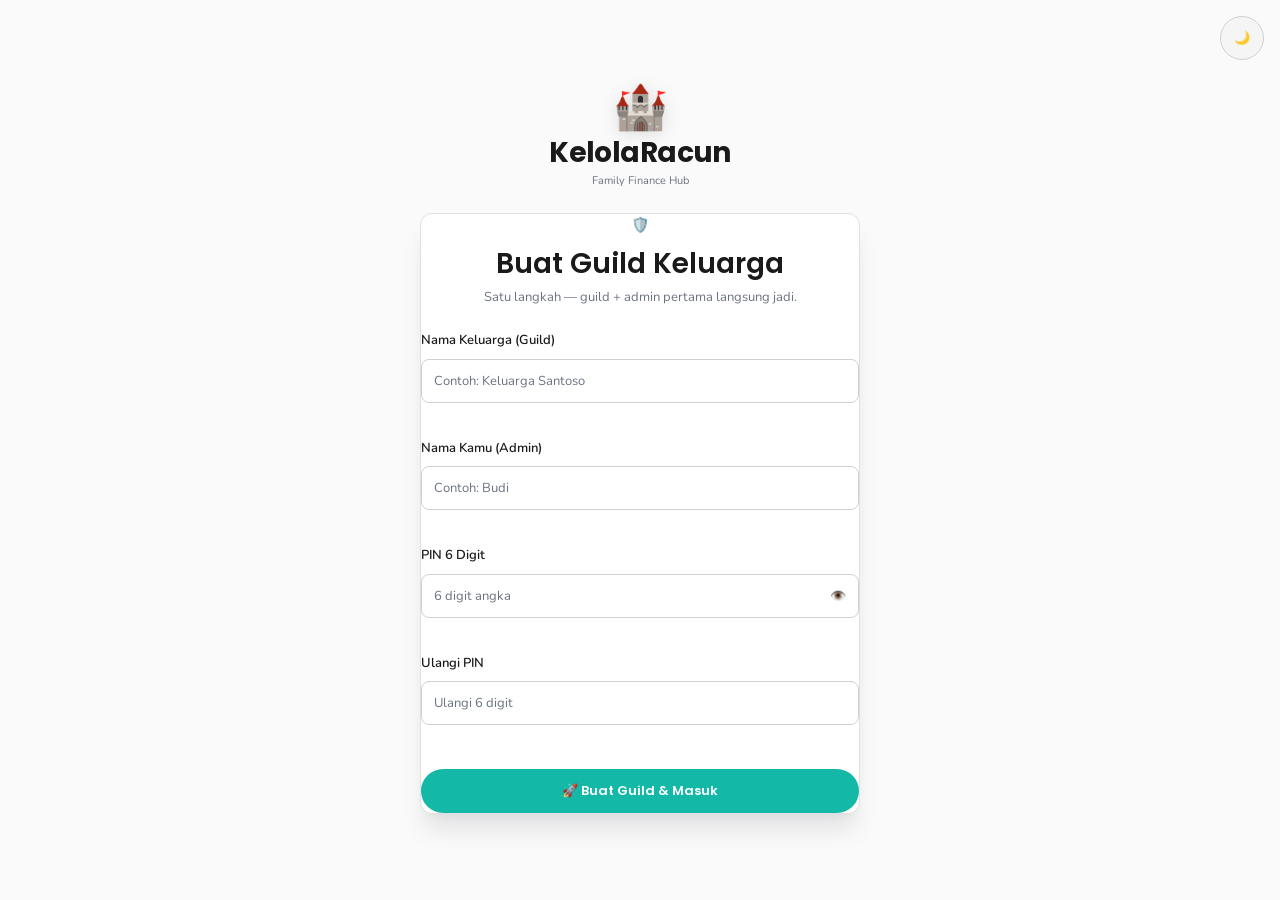
==== commit cbaca32f: "feat: home hub, category budgets, statement parser, multi-device sync & v0.4.0 changelog" ====
--- a/index.html
+++ b/index.html
@@ -3,38 +3,214 @@
 <head>
   <meta charset="UTF-8">
   <meta name="viewport" content="width=device-width, initial-scale=1.0">
-  <title>KelolaRacun</title>
+  <title>Home — KelolaRacun</title>
   <link rel="manifest" href="manifest.json">
+  <link rel="icon" href="data:image/svg+xml,<svg xmlns='http://www.w3.org/2000/svg' viewBox='0 0 100 100'><text y='.9em' font-size='90'>🏰</text></svg>">
   <meta name="theme-color" content="#14b8a6">
+  <link rel="stylesheet" href="styles/modern-theme.css">
+  <link rel="stylesheet" href="styles/components.css">
+  <link rel="stylesheet" href="styles/print.css">
+  <link rel="preconnect" href="https://fonts.googleapis.com">
+  <link rel="preconnect" href="https://fonts.gstatic.com" crossorigin>
+  <link href="https://fonts.googleapis.com/css2?family=Poppins:wght@600;700&family=Nunito:wght@400;600;700&family=JetBrains+Mono:wght@500;700&display=swap" rel="stylesheet">
 </head>
 <body>
-  <script type="module">
-    import { openDB } from './scripts/db.js';
-    import { getMembers } from './scripts/services/memberService.js';
-    import { isAuthenticated } from './scripts/core/authService.js';
-
-    async function redirectByAuth() {
-      try {
-        await openDB();
-      } catch {
-        window.location.replace('screens/00-register.html');
-        return;
-      }
-
-      const members = await getMembers(true);
-
-      if (!members.length) {
-        window.location.replace('screens/00-register.html');
-        return;
-      }
-      if (isAuthenticated()) {
-        window.location.replace('screens/02-guild-hall.html');
-        return;
-      }
-      window.location.replace('screens/01-guild-entrance.html');
-    }
-
-    redirectByAuth();
-  </script>
+  <header class="guild-banner" role="banner">
+    <div class="container guild-banner__inner">
+      <div class="flex items-center gap-3 banner-brand">
+        <div class="avatar">🏠</div>
+        <div>
+          <div class="flex items-center gap-2">
+            <h1 class="guild-banner__title text-lg">KelolaRacun</h1>
+            <span class="badge badge--gold lv-badge guild-level">Lv. 1</span>
+          </div>
+          <p class="text-tertiary text-xs banner-sub" id="homeGuildSub">Home Base harian</p>
+        </div>
+      </div>
+      <nav class="desktop-nav" aria-label="Navigasi desktop">
+        <a href="index.html" aria-current="page">Home</a>
+        <a href="screens/02-guild-hall.html">Hall</a>
+        <a href="screens/03-inventory.html">Inventory</a>
+        <a href="screens/04-scroll-reading.html">Import</a>
+      </nav>
+      <div class="flex items-center gap-2 banner-actions">
+        <div class="card p-2 flex items-center gap-2 pill">
+          <span>💰</span>
+          <span class="guild-banner__gold font-bold text-sm">Memuat...</span>
+        </div>
+        <button class="btn btn--secondary theme-toggle" id="themeToggle" aria-label="Ganti tema">🌙</button>
+        <button class="btn btn--ghost theme-toggle" data-logout aria-label="Keluar" title="Keluar">🚪</button>
+      </div>
+    </div>
+  </header>
+
+  <main class="screen" role="main">
+    <div class="container home-shell">
+      <div class="card p-6 mb-6 home-hero">
+        <p class="text-tertiary text-sm" id="homeDate">Hari ini</p>
+        <h2 id="homeGreeting">Selamat datang!</h2>
+        <div class="home-gold font-bold" id="homeGold">Memuat...</div>
+        <p class="text-tertiary text-sm">Total gold semua pouch</p>
+        <div class="home-chips">
+          <span class="badge badge--success" id="homeTodayInc">+Rp0</span>
+          <span class="badge badge--danger" id="homeTodayExp">-Rp0</span>
+          <span class="badge" id="homeTodayCount">0 transaksi hari ini</span>
+          <span class="badge badge--gold" id="homeXp">⚡0 XP</span>
+          <span class="badge badge--info" id="homeStreak">🔥0 hari</span>
+        </div>
+      </div>
+
+      <div class="quick-big mb-6">
+        <button class="btn btn--primary" data-open-modal="txModal" data-type="Income">➕ Tambah Loot</button>
+        <button class="btn btn--danger" data-open-modal="txModal" data-type="Expense">💸 Catat Pengeluaran</button>
+      </div>
+
+      <div class="card mb-6">
+        <div class="flex items-center justify-between p-4 card-head">
+          <h3>Aktivitas Hari Ini</h3>
+          <a href="screens/02-guild-hall.html" class="text-sm">Analisa di Hall →</a>
+        </div>
+        <div class="list p-4 today-list">
+          <p class="text-tertiary text-sm p-4">Memuat aktivitas...</p>
+        </div>
+      </div>
+
+      <div class="card mb-6">
+        <div class="flex items-center justify-between p-4 card-head">
+          <h3>Tagihan H-3 <span class="badge badge--warning bills-count" id="homeDueCount">-</span></h3>
+          <a href="screens/02-guild-hall.html" class="text-sm">Semua tagihan →</a>
+        </div>
+        <div class="list p-4 due-list">
+          <p class="text-tertiary text-sm p-4">Memuat tagihan...</p>
+        </div>
+      </div>
+
+      <div class="card p-6">
+        <div class="flex items-center justify-between mb-4">
+          <h3>Quest Bulan Ini</h3>
+          <a href="screens/02-guild-hall.html" class="text-sm">Detail & target →</a>
+        </div>
+        <div class="mb-3">
+          <div class="flex justify-between mb-1">
+            <span class="font-semibold text-sm">Pendapatan</span>
+            <span class="text-sm" id="hqIncomeTxt">-</span>
+          </div>
+          <div class="bar-track bar-track--sm">
+            <div id="hqIncomeBar" class="bar-fill--income" style="width: 0%;"></div>
+          </div>
+        </div>
+        <div class="mb-3">
+          <div class="flex justify-between mb-1">
+            <span class="font-semibold text-sm">Pengeluaran</span>
+            <span class="text-sm" id="hqExpenseTxt">-</span>
+          </div>
+          <div class="bar-track bar-track--sm">
+            <div id="hqExpenseBar" class="bar-fill--expense" style="width: 0%;"></div>
+          </div>
+        </div>
+        <p class="text-tertiary text-xs mt-1">Skor guild: <span id="hqScore" class="font-bold">-</span></p>
+      </div>
+    </div>
+  </main>
+
+  <nav class="bottom-nav" role="navigation" aria-label="Navigasi utama">
+    <a href="index.html" class="bottom-nav__item bottom-nav__item--active">
+      <span class="bottom-nav__icon">🏠</span>
+      <span class="bottom-nav__label">HOME</span>
+    </a>
+    <a href="screens/02-guild-hall.html" class="bottom-nav__item">
+      <span class="bottom-nav__icon">🏰</span>
+      <span class="bottom-nav__label">HALL</span>
+    </a>
+    <a href="screens/03-inventory.html" class="bottom-nav__item">
+      <span class="bottom-nav__icon">🎒</span>
+      <span class="bottom-nav__label">INVENTORY</span>
+    </a>
+    <a href="screens/04-scroll-reading.html" class="bottom-nav__item">
+      <span class="bottom-nav__icon">📜</span>
+      <span class="bottom-nav__label">IMPORT</span>
+    </a>
+    <button type="button" class="bottom-nav__item" data-logout>
+      <span class="bottom-nav__icon">🚪</span>
+      <span class="bottom-nav__label">LOGOUT</span>
+    </button>
+  </nav>
+
+  <div class="modal" id="txModal" role="dialog" aria-modal="true" aria-labelledby="txModalTitle">
+    <div class="modal__backdrop"></div>
+    <div class="modal__content">
+      <div class="modal__header">
+        <h3 class="modal__title" id="txModalTitle">➕ Tambah Loot (Pemasukan)</h3>
+        <button class="modal__close" aria-label="Tutup">&times;</button>
+      </div>
+      <form id="txModalForm" class="modal__body">
+        <input type="hidden" id="txTypeInput" name="txType" value="Income">
+        <div class="modal__form-group">
+          <label class="modal__label" for="txPouchId">Pouch</label>
+          <select id="txPouchId" name="pouchId" class="modal__select" required></select>
+        </div>
+        <div class="modal__form-group">
+          <label class="modal__label" for="txCategory">Kategori</label>
+          <select id="txCategory" name="category" class="modal__select" required></select>
+        </div>
+        <div class="modal__form-group">
+          <label class="modal__label" for="txAmount">Nominal (IDR)</label>
+          <input type="number" id="txAmount" name="amount" class="modal__input" min="1" step="1" inputmode="numeric" placeholder="100000" required>
+        </div>
+        <div class="modal__form-group">
+          <label class="modal__label" for="txNotes">Catatan (opsional)</label>
+          <input type="text" id="txNotes" name="notes" class="modal__input" placeholder="Deskripsi singkat">
+        </div>
+        <div class="modal__form-group">
+          <label class="modal__label" for="txDate">Tanggal</label>
+          <input type="date" id="txDate" name="date" class="modal__input">
+        </div>
+        <div class="modal__footer">
+          <button type="button" class="btn btn--ghost modal__close">Batal</button>
+          <button type="submit" class="btn btn--primary">Simpan</button>
+        </div>
+      </form>
+    </div>
+  </div>
+
+  <div class="modal" id="payBillModal" role="dialog" aria-modal="true" aria-labelledby="payBillModalTitle">
+    <div class="modal__backdrop"></div>
+    <div class="modal__content">
+      <div class="modal__header">
+        <h3 class="modal__title" id="payBillModalTitle">💸 Bayar Tagihan</h3>
+        <button class="modal__close" aria-label="Tutup">&times;</button>
+      </div>
+      <form id="payBillForm" class="modal__body">
+        <input type="hidden" id="payBillId">
+        <p class="text-sm mb-1"><strong id="payBillTitle">-</strong></p>
+        <p class="text-tertiary text-sm mb-4" id="payBillInfo">-</p>
+        <div class="bar-track bar-track--sm mb-4">
+          <div id="payBillBar" class="bar-fill--income" style="width: 0%;"></div>
+        </div>
+        <div class="modal__form-group">
+          <label class="modal__label" for="payBillPouch">Bayar dari Pouch</label>
+          <select id="payBillPouch" name="payBillPouch" class="modal__select" required></select>
+        </div>
+        <div class="modal__form-group">
+          <label class="modal__label" for="payBillAmount">Jumlah Bayar (IDR)</label>
+          <input type="number" id="payBillAmount" name="payBillAmount" class="modal__input" min="1" step="1" inputmode="numeric" required>
+        </div>
+        <div class="modal__form-group">
+          <label class="modal__label" for="payBillDate">Tanggal Bayar</label>
+          <input type="date" id="payBillDate" name="payBillDate" class="modal__input">
+        </div>
+        <p class="text-tertiary text-xs mb-4" id="payBillWarn"></p>
+        <div class="modal__footer">
+          <button type="button" class="btn btn--ghost modal__close">Batal</button>
+          <button type="submit" class="btn btn--primary" id="payBillSubmit">Bayar</button>
+        </div>
+      </form>
+    </div>
+  </div>
+
+  <div class="toast-container" aria-live="polite"></div>
+
+  <script type="module" src="scripts/ui.js"></script>
+  <script type="module" src="scripts/screens/homeController.js"></script>
 </body>
-</html>+</html>
--- a/styles/modern-theme.css
+++ b/styles/modern-theme.css
@@ -0,0 +1,616 @@
+﻿/* Modern SaaS Design Tokens — Family Finance Hub. Hybrid: RPG naming + modern style. */
+:root {
+  --font-heading: 'Poppins', -apple-system, BlinkMacSystemFont, 'Segoe UI', Roboto, sans-serif;
+  --font-body: 'Nunito', -apple-system, BlinkMacSystemFont, 'Segoe UI', Roboto, sans-serif;
+  --font-mono: 'JetBrains Mono', 'Fira Code', monospace;
+
+  --text-xs: clamp(0.625rem, 0.6rem + 0.125vw, 0.6875rem);
+  --text-sm: clamp(0.75rem, 0.72rem + 0.15vw, 0.8125rem);
+  --text-base: clamp(0.875rem, 0.84rem + 0.175vw, 0.9375rem);
+  --text-lg: clamp(1rem, 0.95rem + 0.25vw, 1.125rem);
+  --text-xl: clamp(1.125rem, 1.05rem + 0.375vw, 1.375rem);
+  --text-2xl: clamp(1.375rem, 1.25rem + 0.625vw, 1.75rem);
+  --text-3xl: clamp(1.75rem, 1.5rem + 1.25vw, 2.5rem);
+  --text-4xl: clamp(2.25rem, 1.875rem + 1.875vw, 3.5rem);
+
+  --weight-light: 300;
+  --weight-regular: 400;
+  --weight-medium: 500;
+  --weight-semibold: 600;
+  --weight-bold: 700;
+  --weight-extrabold: 800;
+
+  --leading-tight: 1.1;
+  --leading-snug: 1.375;
+  --leading-normal: 1.5;
+  --leading-relaxed: 1.625;
+
+  --space-0: 0;
+  --space-1: 0.25rem;
+  --space-2: 0.5rem;
+  --space-3: 0.75rem;
+  --space-4: 1rem;
+  --space-5: 1.25rem;
+  --space-6: 1.5rem;
+  --space-8: 2rem;
+  --space-10: 2.5rem;
+  --space-12: 3rem;
+  --space-16: 4rem;
+  --space-20: 5rem;
+
+  --radius-none: 0;
+  --radius-sm: 0.375rem;
+  --radius-md: 0.5rem;
+  --radius-lg: 0.75rem;
+  --radius-xl: 1rem;
+  --radius-2xl: 1.5rem;
+  --radius-full: 9999px;
+  --radius-pill: 9999px;
+
+  --shadow-xs: 0 1px 2px rgba(15, 23, 42, 0.04);
+  --shadow-sm: 0 1px 3px rgba(15, 23, 42, 0.06), 0 1px 2px rgba(15, 23, 42, 0.04);
+  --shadow-md: 0 4px 6px -1px rgba(15, 23, 42, 0.06), 0 2px 4px -2px rgba(15, 23, 42, 0.04);
+  --shadow-lg: 0 10px 15px -3px rgba(15, 23, 42, 0.08), 0 4px 6px -4px rgba(15, 23, 42, 0.04);
+  --shadow-xl: 0 20px 25px -5px rgba(15, 23, 42, 0.1), 0 8px 10px -6px rgba(15, 23, 42, 0.04);
+  --shadow-2xl: 0 25px 50px -12px rgba(15, 23, 42, 0.15);
+  --shadow-inner: inset 0 2px 4px rgba(15, 23, 42, 0.05);
+
+  --transition-fast: 120ms cubic-bezier(0.4, 0, 0.2, 1);
+  --transition-base: 200ms cubic-bezier(0.4, 0, 0.2, 1);
+  --transition-slow: 300ms cubic-bezier(0.4, 0, 0.2, 1);
+
+  --z-dropdown: 100;
+  --z-sticky: 200;
+  --z-fixed: 300;
+  --z-modal-backdrop: 400;
+  --z-modal: 500;
+  --z-popover: 600;
+  --z-toast: 700;
+  --z-tooltip: 800;
+}
+
+/* ═════════════════════════════════════════════════════════════════════
+   LIGHT MODE (Default) — Soft Pastel Palette
+   ════════════════════════════════════════════════════════════════════ */
+
+:root {
+  /* ── Neutral Grays ───────────────────────────────────────────────── */
+  --color-gray-25: #fafafa;
+  --color-gray-50: #f5f5f5;
+  --color-gray-100: #eeeeee;
+  --color-gray-200: #e0e0e0;
+  --color-gray-300: #d0d0d0;
+  --color-gray-400: #a8a8a8;
+  --color-gray-500: #8c8c8c;
+  --color-gray-600: #737373;
+  --color-gray-700: #5d5d5d;
+  --color-gray-800: #424242;
+  --color-gray-900: #2a2a2a;
+  --color-gray-950: #1a1a1a;
+
+  /* ── Semantic Base Colors ────────────────────────────────────────── */
+  --color-bg-primary: #fafafa;
+  --color-bg-secondary: #ffffff;
+  --color-bg-tertiary: #f5f5f5;
+  --color-bg-hover: #eeeeee;
+  --color-bg-active: #e0e0e0;
+
+  --color-text-primary: #1a1a1a;
+  --color-text-secondary: #525252;
+  --color-text-tertiary: #6b7280;
+  --color-text-inverse: #ffffff;
+  --color-text-link: #0f766e;
+
+  --color-border-light: #e0e0e0;
+  --color-border-medium: #d0d0d0;
+  --color-border-focus: #0d9488;
+
+  /* ── Income (Mint/Teal) — Positive, Growth ───────────────────────── */
+  --color-income-25: #f0fdfa;
+  --color-income-50: #e6fbf3;
+  --color-income-100: #ccf7e7;
+  --color-income-200: #99efd1;
+  --color-income-300: #5eead4;
+  --color-income-400: #2dd4bf;
+  --color-income-500: #14b8a6;
+  --color-income-600: #0d9488;
+  --color-income-700: #0f766e;
+  --color-income-800: #115e59;
+  --color-income-900: #134e4a;
+
+  /* ── Expense (Coral/Rose) — Negative, Spending ───────────────────── */
+  --color-expense-25: #fff1f2;
+  --color-expense-50: #ffe4e6;
+  --color-expense-100: #fecdd3;
+  --color-expense-200: #fda4af;
+  --color-expense-300: #fb7185;
+  --color-expense-400: #f43f5e;
+  --color-expense-500: #e11d48;
+  --color-expense-600: #be123c;
+  --color-expense-700: #9f1239;
+  --color-expense-800: #881337;
+  --color-expense-900: #751a33;
+
+  /* ── Gold Accent (Warm) — Highlights, CTAs ───────────────────────── */
+  --color-gold-25: #fffbeb;
+  --color-gold-50: #fef3c7;
+  --color-gold-100: #fde68a;
+  --color-gold-200: #fcd34d;
+  --color-gold-300: #fbbf24;
+  --color-gold-400: #f59e0b;
+  --color-gold-500: #d97706;
+  --color-gold-600: #b45309;
+  --color-gold-700: #92400e;
+  --color-gold-800: #78350f;
+  --color-gold-900: #642d0e;
+
+  /* ── Purple Accent (Saweria-inspired) — Premium, Magic ───────────── */
+  --color-purple-25: #faf5ff;
+  --color-purple-50: #f5f0ff;
+  --color-purple-100: #e9d5ff;
+  --color-purple-200: #d8b4fe;
+  --color-purple-300: #c084fc;
+  --color-purple-400: #a855f7;
+  --color-purple-500: #9333ea;
+  --color-purple-600: #7e22ce;
+  --color-purple-700: #6b21a8;
+  --color-purple-800: #581c87;
+  --color-purple-900: #4c1d95;
+
+  /* ── Blue Accent (KOL.id-inspired) — Info, Links ─────────────────── */
+  --color-blue-25: #eff6ff;
+  --color-blue-50: #dbeafe;
+  --color-blue-100: #bfdbfe;
+  --color-blue-200: #93c5fd;
+  --color-blue-300: #60a5fa;
+  --color-blue-400: #3b82f6;
+  --color-blue-500: #2563eb;
+  --color-blue-600: #1d4ed8;
+  --color-blue-700: #1e40af;
+  --color-blue-800: #1e3a8a;
+  --color-blue-900: #172554;
+
+  /* ── Semantic Colors ─────────────────────────────────────────────── */
+  --color-success: var(--color-income-500);
+  --color-success-bg: var(--color-income-50);
+  --color-success-border: var(--color-income-200);
+  --color-success-text: var(--color-income-700);
+
+  --color-warning: var(--color-gold-500);
+  --color-warning-bg: var(--color-gold-50);
+  --color-warning-border: var(--color-gold-200);
+  --color-warning-text: var(--color-gold-800);
+
+  --color-info: var(--color-blue-500);
+  --color-info-bg: var(--color-blue-50);
+  --color-info-border: var(--color-blue-200);
+  --color-info-text: var(--color-blue-800);
+
+  --color-danger: var(--color-expense-500);
+  --color-danger-bg: var(--color-expense-50);
+  --color-danger-border: var(--color-expense-200);
+  --color-danger-text: var(--color-expense-700);
+
+  /* ── Component-Specific Defaults (Light) ─────────────────────────── */
+  --card-bg: var(--color-bg-secondary);
+  --card-border: var(--color-border-light);
+  --card-shadow: var(--shadow-sm);
+  --card-shadow-hover: var(--shadow-md);
+
+  --input-bg: var(--color-bg-secondary);
+  --input-border: var(--color-border-medium);
+  --input-border-focus: var(--color-border-focus);
+  --input-placeholder: var(--color-text-tertiary);
+
+  --btn-primary-bg: var(--color-income-500);
+  --btn-primary-hover: var(--color-income-600);
+  --btn-primary-active: var(--color-income-700);
+  --btn-primary-text: var(--color-text-inverse);
+
+  --btn-secondary-bg: var(--color-bg-tertiary);
+  --btn-secondary-hover: var(--color-bg-hover);
+  --btn-secondary-active: var(--color-bg-active);
+  --btn-secondary-text: var(--color-text-primary);
+  --btn-secondary-border: var(--color-border-medium);
+
+  --btn-ghost-bg: transparent;
+  --btn-ghost-hover: var(--color-bg-tertiary);
+  --btn-ghost-active: var(--color-bg-hover);
+  --btn-ghost-text: var(--color-text-secondary);
+
+  --btn-danger-bg: var(--color-danger);
+  --btn-danger-hover: var(--color-expense-600);
+  --btn-danger-active: var(--color-expense-700);
+  --btn-danger-text: var(--color-text-inverse);
+
+  --badge-bg: var(--color-bg-tertiary);
+  --badge-text: var(--color-text-secondary);
+  --badge-border: var(--color-border-light);
+
+  --nav-bg: var(--color-bg-secondary);
+  --nav-border: var(--color-border-light);
+  --nav-item-active: var(--color-income-50);
+  --nav-item-active-text: var(--color-income-600);
+  --nav-item-inactive: var(--color-text-tertiary);
+
+  --banner-bg: linear-gradient(135deg, #ecfdf5 0%, #fffbeb 100%);
+  --banner-border: var(--color-gold-200);
+  --banner-text: var(--color-text-primary);
+  --banner-gold: var(--color-gold-700);
+}
+
+/* ═════════════════════════════════════════════════════════════════════
+   DARK MODE — Auto via prefers-color-scheme or .dark on <html>
+   ════════════════════════════════════════════════════════════════════ */
+
+@media (prefers-color-scheme: dark) {
+  :root:not(.light) {
+    --color-gray-25: #0a0a0a;
+    --color-gray-50: #111111;
+    --color-gray-100: #1a1a1a;
+    --color-gray-200: #2a2a2a;
+    --color-gray-300: #3d3d3d;
+    --color-gray-400: #5d5d5d;
+    --color-gray-500: #737373;
+    --color-gray-600: #8c8c8c;
+    --color-gray-700: #a8a8a8;
+    --color-gray-800: #d0d0d0;
+    --color-gray-900: #e0e0e0;
+    --color-gray-950: #f5f5f5;
+
+    --color-bg-primary: #0a0a0a;
+    --color-bg-secondary: #111111;
+    --color-bg-tertiary: #1a1a1a;
+    --color-bg-hover: #2a2a2a;
+    --color-bg-active: #3d3d3d;
+
+    --color-text-primary: #fafafa;
+    --color-text-secondary: #d0d0d0;
+    --color-text-tertiary: #8c8c8c;
+    --color-text-inverse: #0a0a0a;
+    --color-text-link: #2dd4bf;
+
+    --color-border-light: #2a2a2a;
+    --color-border-medium: #3d3d3d;
+    --color-border-focus: #2dd4bf;
+
+    --color-income-25: #062a23;
+    --color-income-50: #0a3d33;
+    --color-income-100: #0d5545;
+    --color-income-200: #147a5e;
+    --color-income-300: #1d9e77;
+    --color-income-400: #2dd4bf;
+    --color-income-500: #5eead4;
+    --color-income-600: #99efd1;
+    --color-income-700: #ccf7e7;
+    --color-income-800: #e6fbf3;
+    --color-income-900: #f0fdfa;
+
+    --color-expense-25: #3d0a0f;
+    --color-expense-50: #581019;
+    --color-expense-100: #7a1424;
+    --color-expense-200: #a81a33;
+    --color-expense-300: #d12542;
+    --color-expense-400: #fb7185;
+    --color-expense-500: #fda4af;
+    --color-expense-600: #fecdd3;
+    --color-expense-700: #ffe4e6;
+    --color-expense-800: #fff1f2;
+    --color-expense-900: #fffafb;
+
+    --color-gold-25: #3d2f06;
+    --color-gold-50: #5a450a;
+    --color-gold-100: #7a5a0d;
+    --color-gold-200: #a87812;
+    --color-gold-300: #d19417;
+    --color-gold-400: #f59e0b;
+    --color-gold-500: #fbbf24;
+    --color-gold-600: #fcd34d;
+    --color-gold-700: #fde68a;
+    --color-gold-800: #fef3c7;
+    --color-gold-900: #fffbeb;
+
+    --color-purple-25: #2a0a3d;
+    --color-purple-50: #3d1058;
+    --color-purple-100: #58147a;
+    --color-purple-200: #7a1aa8;
+    --color-purple-300: #a825d1;
+    --color-purple-400: #c084fc;
+    --color-purple-500: #d8b4fe;
+    --color-purple-600: #e9d5ff;
+    --color-purple-700: #f5f0ff;
+    --color-purple-800: #faf5ff;
+    --color-purple-900: #fdfbff;
+
+    --color-blue-25: #0a1a3d;
+    --color-blue-50: #102a58;
+    --color-blue-100: #143d7a;
+    --color-blue-200: #1a5aa8;
+    --color-blue-300: #2575d1;
+    --color-blue-400: #3b82f6;
+    --color-blue-500: #60a5fa;
+    --color-blue-600: #93c5fd;
+    --color-blue-700: #bfdbfe;
+    --color-blue-800: #dbeafe;
+    --color-blue-900: #eff6ff;
+
+    --card-bg: var(--color-bg-secondary);
+    --card-border: var(--color-border-light);
+    --card-shadow: var(--shadow-sm);
+    --card-shadow-hover: var(--shadow-md);
+    --input-bg: var(--color-bg-tertiary);
+    --input-border: var(--color-border-medium);
+    --input-border-focus: var(--color-border-focus);
+    --btn-primary-bg: var(--color-income-500);
+    --btn-primary-hover: var(--color-income-400);
+    --btn-primary-active: var(--color-income-300);
+    --btn-primary-text: var(--color-text-inverse);
+    --btn-secondary-bg: var(--color-bg-tertiary);
+    --btn-secondary-hover: var(--color-bg-hover);
+    --btn-secondary-active: var(--color-bg-active);
+    --btn-secondary-text: var(--color-text-primary);
+    --btn-ghost-bg: transparent;
+    --btn-ghost-hover: var(--color-bg-tertiary);
+    --btn-ghost-active: var(--color-bg-hover);
+    --btn-ghost-text: var(--color-text-secondary);
+    --badge-bg: var(--color-bg-tertiary);
+    --badge-text: var(--color-text-secondary);
+    --nav-bg: var(--color-bg-secondary);
+    --nav-border: var(--color-border-light);
+    --nav-item-active: var(--color-income-900);
+    --nav-item-active-text: var(--color-income-300);
+    --banner-bg: linear-gradient(135deg, var(--color-income-900) 0%, var(--color-purple-900) 100%);
+    --banner-gold: var(--color-gold-400);
+  }
+}
+
+/* Manual .dark override — works regardless of OS setting. ponytail: duplicates media block above; upgrade path CSS @mixin when baseline allows. */
+html.dark {
+  color-scheme: dark;
+  --color-gray-25: #0a0a0a;
+  --color-gray-50: #111111;
+  --color-gray-100: #1a1a1a;
+  --color-gray-200: #2a2a2a;
+  --color-gray-300: #3d3d3d;
+  --color-gray-400: #5d5d5d;
+  --color-gray-500: #737373;
+  --color-gray-600: #8c8c8c;
+  --color-gray-700: #a8a8a8;
+  --color-gray-800: #d0d0d0;
+  --color-gray-900: #e0e0e0;
+  --color-gray-950: #f5f5f5;
+  --color-bg-primary: #0a0a0a;
+  --color-bg-secondary: #111111;
+  --color-bg-tertiary: #1a1a1a;
+  --color-bg-hover: #2a2a2a;
+  --color-bg-active: #3d3d3d;
+  --color-text-primary: #fafafa;
+  --color-text-secondary: #d0d0d0;
+  --color-text-tertiary: #a1a1aa;
+  --color-text-inverse: #0a0a0a;
+  --color-text-link: #2dd4bf;
+  --color-border-light: #2a2a2a;
+  --color-border-medium: #3d3d3d;
+  --color-border-focus: #2dd4bf;
+  --color-income-25: #062a23;
+  --color-income-50: #0a3d33;
+  --color-income-100: #0d5545;
+  --color-income-200: #147a5e;
+  --color-income-300: #1d9e77;
+  --color-income-400: #2dd4bf;
+  --color-income-500: #5eead4;
+  --color-income-600: #99efd1;
+  --color-income-700: #ccf7e7;
+  --color-income-800: #e6fbf3;
+  --color-income-900: #f0fdfa;
+  --color-expense-25: #3d0a0f;
+  --color-expense-50: #581019;
+  --color-expense-100: #7a1424;
+  --color-expense-200: #a81a33;
+  --color-expense-300: #d12542;
+  --color-expense-400: #fb7185;
+  --color-expense-500: #fda4af;
+  --color-expense-600: #fecdd3;
+  --color-expense-700: #ffe4e6;
+  --color-expense-800: #fff1f2;
+  --color-expense-900: #fffafb;
+  --color-gold-25: #3d2f06;
+  --color-gold-50: #5a450a;
+  --color-gold-100: #7a5a0d;
+  --color-gold-200: #a87812;
+  --color-gold-300: #d19417;
+  --color-gold-400: #f59e0b;
+  --color-gold-500: #fbbf24;
+  --color-gold-600: #fcd34d;
+  --color-gold-700: #fde68a;
+  --color-gold-800: #fef3c7;
+  --color-gold-900: #fffbeb;
+  --color-purple-25: #2a0a3d;
+  --color-purple-50: #3d1058;
+  --color-purple-100: #58147a;
+  --color-purple-200: #7a1aa8;
+  --color-purple-300: #a825d1;
+  --color-purple-400: #c084fc;
+  --color-purple-500: #d8b4fe;
+  --color-purple-600: #e9d5ff;
+  --color-purple-700: #f5f0ff;
+  --color-purple-800: #faf5ff;
+  --color-purple-900: #fdfbff;
+  --color-blue-25: #0a1a3d;
+  --color-blue-50: #102a58;
+  --color-blue-100: #143d7a;
+  --color-blue-200: #1a5aa8;
+  --color-blue-300: #2575d1;
+  --color-blue-400: #3b82f6;
+  --color-blue-500: #60a5fa;
+  --color-blue-600: #93c5fd;
+  --color-blue-700: #bfdbfe;
+  --color-blue-800: #dbeafe;
+  --color-blue-900: #eff6ff;
+  --card-bg: var(--color-bg-secondary);
+  --card-border: var(--color-border-light);
+  --btn-primary-bg: var(--color-income-500);
+  --btn-primary-hover: var(--color-income-400);
+  --btn-primary-active: var(--color-income-300);
+  --btn-primary-text: var(--color-text-inverse);
+  --btn-secondary-bg: var(--color-bg-tertiary);
+  --btn-secondary-hover: var(--color-bg-hover);
+  --btn-secondary-active: var(--color-bg-active);
+  --btn-secondary-text: var(--color-text-primary);
+  --btn-ghost-bg: transparent;
+  --btn-ghost-hover: var(--color-bg-tertiary);
+  --btn-ghost-active: var(--color-bg-hover);
+  --btn-ghost-text: var(--color-text-secondary);
+  --badge-bg: var(--color-bg-tertiary);
+  --badge-text: var(--color-text-secondary);
+  --nav-bg: var(--color-bg-secondary);
+  --nav-border: var(--color-border-light);
+  --nav-item-active: var(--color-income-900);
+  --nav-item-active-text: var(--color-income-300);
+  --banner-bg: linear-gradient(135deg, var(--color-income-900) 0%, var(--color-purple-900) 100%);
+  --banner-gold: var(--color-gold-400);
+}
+
+/* ═════════════════════════════════════════════════════════════════════
+   Global Resets & Base Styles
+   ════════════════════════════════════════════════════════════════════ */
+
+*, *::before, *::after { box-sizing: border-box; margin: 0; padding: 0; }
+
+html { font-size: 16px; -webkit-font-smoothing: antialiased; -moz-osx-font-smoothing: grayscale; text-rendering: optimizeLegibility; }
+
+body { font-family: var(--font-body); font-size: var(--text-base); line-height: var(--leading-normal); color: var(--color-text-primary); background-color: var(--color-bg-primary); min-height: 100vh; transition: background-color var(--transition-base), color var(--transition-base); }
+
+h1, h2, h3, h4, h5, h6 { font-family: var(--font-heading); font-weight: var(--weight-semibold); line-height: var(--leading-tight); color: var(--color-text-primary); }
+h1 { font-size: var(--text-3xl); }
+h2 { font-size: var(--text-2xl); }
+h3 { font-size: var(--text-xl); }
+h4 { font-size: var(--text-lg); }
+
+a { color: var(--color-text-link); text-decoration: none; transition: color var(--transition-fast); }
+a:hover { color: var(--color-income-600); }
+a:focus-visible, button:focus-visible, input:focus-visible, select:focus-visible, textarea:focus-visible { outline: 2px solid var(--color-border-focus); outline-offset: 2px; }
+
+button { font-family: inherit; font-size: inherit; cursor: pointer; border: none; background: none; color: inherit; }
+input, select, textarea { font-family: inherit; font-size: inherit; color: inherit; }
+::placeholder { color: var(--input-placeholder); }
+::selection { background-color: var(--color-income-200); color: var(--color-income-900); }
+
+::-webkit-scrollbar { width: 8px; height: 8px; }
+::-webkit-scrollbar-track { background: var(--color-bg-primary); }
+::-webkit-scrollbar-thumb { background: var(--color-gray-300); border-radius: var(--radius-full); }
+::-webkit-scrollbar-thumb:hover { background: var(--color-gray-400); }
+
+/* ═════════════════════════════════════════════════════════════════════
+   Utility Classes — Layout
+   ════════════════════════════════════════════════════════════════════ */
+
+.container { width: 100%; max-width: 1280px; margin: 0 auto; padding: 0 var(--space-4); }
+@media (min-width: 640px) { .container { padding: 0 var(--space-6); } }
+@media (min-width: 1024px) { .container { padding: 0 var(--space-8); } }
+
+
+.grid { display: grid; }
+.flex { display: flex; }
+.flex-col { flex-direction: column; }
+.flex-1 { flex: 1; }
+.flex-wrap { flex-wrap: wrap; }
+.items-center { align-items: center; }
+.items-start { align-items: flex-start; }
+.items-end { align-items: flex-end; }
+.justify-center { justify-content: center; }
+.justify-between { justify-content: space-between; }
+.gap-1 { gap: var(--space-1); }
+.gap-2 { gap: var(--space-2); }
+.gap-3 { gap: var(--space-3); }
+.gap-4 { gap: var(--space-4); }
+.gap-6 { gap: var(--space-6); }
+
+.w-full { width: 100%; }
+
+.text-center { text-align: center; }
+.text-left { text-align: left; }
+.text-right { text-align: right; }
+
+.text-xs { font-size: var(--text-xs); }
+.text-sm { font-size: var(--text-sm); }
+.text-base { font-size: var(--text-base); }
+.text-lg { font-size: var(--text-lg); }
+.text-xl { font-size: var(--text-xl); }
+.text-2xl { font-size: var(--text-2xl); }
+.text-3xl { font-size: var(--text-3xl); }
+
+.font-medium { font-weight: var(--weight-medium); }
+.font-semibold { font-weight: var(--weight-semibold); }
+.font-bold { font-weight: var(--weight-bold); }
+
+.text-primary { color: var(--color-text-primary); }
+.text-secondary { color: var(--color-text-secondary); }
+.text-tertiary { color: var(--color-text-tertiary); }
+.text-income { color: var(--color-income-600); }
+.text-expense { color: var(--color-expense-600); }
+.text-gold { color: var(--color-gold-600); }
+.text-purple { color: var(--color-purple-600); }
+.text-blue { color: var(--color-blue-600); }
+.text-warning { color: var(--color-gold-600); }
+
+.bg-secondary { background-color: var(--color-bg-secondary); }
+.bg-income { background-color: var(--color-income-50); }
+.bg-expense { background-color: var(--color-expense-50); }
+.bg-gold { background-color: var(--color-gold-50); }
+
+.rounded-md { border-radius: var(--radius-md); }
+.rounded-lg { border-radius: var(--radius-lg); }
+.rounded-xl { border-radius: var(--radius-xl); }
+.rounded-full { border-radius: var(--radius-full); }
+
+.shadow-sm { box-shadow: var(--shadow-sm); }
+.shadow-md { box-shadow: var(--shadow-md); }
+.shadow-lg { box-shadow: var(--shadow-lg); }
+
+.mt-1 { margin-top: var(--space-1); }
+.mt-2 { margin-top: var(--space-2); }
+.mt-3 { margin-top: var(--space-3); }
+.mt-4 { margin-top: var(--space-4); }
+.mt-6 { margin-top: var(--space-6); }
+.mb-1 { margin-bottom: var(--space-1); }
+.mb-2 { margin-bottom: var(--space-2); }
+.mb-3 { margin-bottom: var(--space-3); }
+.mb-4 { margin-bottom: var(--space-4); }
+.mb-6 { margin-bottom: var(--space-6); }
+.ml-auto { margin-left: auto; }
+.mr-auto { margin-right: auto; }
+
+.p-2 { padding: var(--space-2); }
+.p-3 { padding: var(--space-3); }
+.p-4 { padding: var(--space-4); }
+.p-6 { padding: var(--space-6); }
+.px-2 { padding-left: var(--space-2); padding-right: var(--space-2); }
+.px-3 { padding-left: var(--space-3); padding-right: var(--space-3); }
+.px-4 { padding-left: var(--space-4); padding-right: var(--space-4); }
+.px-6 { padding-left: var(--space-6); padding-right: var(--space-6); }
+.py-1 { padding-top: var(--space-1); padding-bottom: var(--space-1); }
+.py-2 { padding-top: var(--space-2); padding-bottom: var(--space-2); }
+.py-3 { padding-top: var(--space-3); padding-bottom: var(--space-3); }
+.py-4 { padding-top: var(--space-4); padding-bottom: var(--space-4); }
+
+.relative { position: relative; }
+.absolute { position: absolute; }
+.fixed { position: fixed; }
+.inset-0 { top: 0; right: 0; bottom: 0; left: 0; }
+
+.divider { height: 1px; background: var(--color-border-light); margin: var(--space-4) 0; }
+
+/* Animation keyframes */
+@keyframes fade-in { from { opacity: 0; } to { opacity: 1; } }
+@keyframes slide-up { from { opacity: 0; transform: translateY(8px); } to { opacity: 1; transform: translateY(0); } }
+@keyframes scale-in { from { opacity: 0; transform: scale(0.95); } to { opacity: 1; transform: scale(1); } }
+@keyframes spin { from { transform: rotate(0deg); } to { transform: rotate(360deg); } }
+@keyframes shimmer { 0% { background-position: -200% 0; } 100% { background-position: 200% 0; } }
+
+.animate-fade-in { animation: fade-in var(--transition-base) ease-out; }
+.animate-slide-up { animation: slide-up var(--transition-base) ease-out; }
+.animate-scale-in { animation: scale-in var(--transition-base) ease-out; }
+.animate-spin { animation: spin 1s linear infinite; }
+.animate-shimmer { animation: shimmer 2s infinite linear; background: linear-gradient(90deg, var(--color-bg-tertiary) 25%, var(--color-bg-hover) 50%, var(--color-bg-tertiary) 75%); background-size: 200% 100%; }
+
--- a/styles/components.css
+++ b/styles/components.css
@@ -0,0 +1,406 @@
+﻿/* ==========================================================================
+   Modern Component Styles — Family Finance Hub
+   Uses tokens from modern-theme.css
+   ========================================================================== */
+
+/* ── Card ─────────────────────────────────────────────────────────────── */
+.card { background: var(--card-bg); border: 1px solid var(--card-border); border-radius: var(--radius-lg); box-shadow: var(--card-shadow); }
+.card:hover { box-shadow: var(--card-shadow-hover); }
+.card--inset { padding: var(--space-8); }
+
+/* ── Buttons ─────────────────────────────────────────────────────────── */
+.btn { font-family: var(--font-heading); font-size: var(--text-sm); font-weight: var(--weight-semibold); line-height: 1.5; display: inline-flex; align-items: center; gap: var(--space-1); padding: var(--space-2) var(--space-4); border-radius: var(--radius-pill); cursor: pointer; transition: all var(--transition-fast); white-space: nowrap; }
+.btn--primary { background: var(--btn-primary-bg); color: var(--btn-primary-text); }
+.btn--primary:hover { background: var(--btn-primary-hover); }
+.btn--primary:active { background: var(--btn-primary-active); }
+.btn--secondary { background: var(--btn-secondary-bg); color: var(--btn-secondary-text); border: 1px solid var(--btn-secondary-border); }
+.btn--secondary:hover { background: var(--btn-secondary-hover); }
+.btn--secondary:active { background: var(--btn-secondary-active); }
+.btn--ghost { background: var(--btn-ghost-bg); color: var(--btn-ghost-text); border: 1px solid transparent; }
+.btn--ghost:hover { background: var(--btn-ghost-hover); }
+.btn--ghost:active { background: var(--btn-ghost-active); }
+.btn--danger { background: var(--btn-danger-bg); color: var(--btn-danger-text); }
+.btn--danger:hover { background: var(--btn-danger-hover); }
+.btn--danger:active { background: var(--btn-danger-active); }
+
+/* ── Inputs & Selects ──────────────────────────────────────────────── */
+.input { width: 100%; padding: var(--space-2) var(--space-3); font-family: var(--font-body); font-size: var(--text-sm); border: 1px solid var(--input-border); border-radius: var(--radius-md); background: var(--input-bg); color: var(--color-text-primary); transition: border-color var(--transition-fast), box-shadow var(--transition-fast); }
+.input:focus { outline: none; border-color: var(--input-border-focus); box-shadow: 0 0 0 3px var(--color-bg-tertiary); }
+.select { appearance: none; background-image: url("data:image/svg+xml,%3Csvg xmlns='http://www.w3.org/2000/svg' width='16' height='16' viewBox='0 0 24 24' fill='none' stroke='%23737373' stroke-width='2' stroke-linecap='round'%3E%3Cpolyline points='6 9 12 15 18 9'%3E%3C/polyline%3E%3C/svg%3E"); background-repeat: no-repeat; background-position: right 0.75rem center; padding-right: 2.5rem; }
+.select:focus { border-color: var(--color-border-focus); outline: none; }
+
+/* ── Badge ──────────────────────────────────────────────────────────── */
+.badge { display: inline-flex; align-items: center; padding: var(--space-1) var(--space-2); font-size: var(--text-xs); font-weight: var(--weight-medium); border-radius: var(--radius-pill); border: 1px solid var(--badge-border); background: var(--badge-bg); color: var(--badge-text); }
+.badge--gold { background: var(--color-gold-50); color: var(--color-gold-700); border-color: var(--color-gold-200); }
+.badge--danger { background: var(--color-expense-50); color: var(--color-expense-700); border-color: var(--color-expense-200); }
+.badge--success { background: var(--color-income-50); color: var(--color-income-700); border-color: var(--color-income-200); }
+.badge--info { background: var(--color-blue-50); color: var(--color-blue-700); border-color: var(--color-blue-200); }
+.badge--warning { background: var(--color-gold-50); color: var(--color-gold-700); border-color: var(--color-gold-200); }
+
+/* ── Modal ───────────────────────────────────────────────────────────── */
+.modal {
+  position: fixed;
+  inset: 0;
+  z-index: var(--z-modal);
+  display: none;
+  align-items: center;
+  justify-content: center;
+  padding: var(--space-4);
+  background: rgba(0, 0, 0, 0.5);
+  backdrop-filter: blur(2px);
+  animation: fade-in var(--transition-base) ease-out;
+}
+.modal--open {
+  display: flex;
+}
+.modal__content {
+  background: var(--card-bg);
+  border-radius: var(--radius-lg);
+  max-width: 480px;
+  width: 100%;
+  max-height: 90vh;
+  overflow-y: auto;
+  box-shadow: var(--shadow-xl);
+  animation: slide-up var(--transition-base) ease-out;
+}
+.modal__header {
+  display: flex;
+  align-items: center;
+  justify-content: space-between;
+  padding: var(--space-4) var(--space-6);
+  border-bottom: 1px solid var(--color-border-light);
+}
+.modal__title {
+  font-family: var(--font-heading);
+  font-weight: var(--weight-semibold);
+  font-size: var(--text-lg);
+}
+.modal__close {
+  background: none;
+  border: none;
+  font-size: var(--text-xl);
+  cursor: pointer;
+  color: var(--color-text-tertiary);
+  padding: var(--space-1);
+  border-radius: var(--radius-sm);
+}
+.modal__close:hover {
+  background: var(--color-bg-hover);
+  color: var(--color-text-primary);
+}
+.modal__body {
+  padding: var(--space-6);
+}
+.modal__footer {
+  display: flex;
+  gap: var(--space-3);
+  justify-content: flex-end;
+  padding: var(--space-4) var(--space-6);
+  border-top: 1px solid var(--color-border-light);
+}
+.modal__form-group {
+  margin-bottom: var(--space-4);
+}
+.modal__label {
+  display: block;
+  font-size: var(--text-sm);
+  font-weight: var(--weight-medium);
+  margin-bottom: var(--space-2);
+  color: var(--color-text-secondary);
+}
+.modal__input {
+  width: 100%;
+  padding: var(--space-2) var(--space-3);
+  border: 1px solid var(--input-border);
+  border-radius: var(--radius-md);
+  background: var(--input-bg);
+  color: var(--color-text-primary);
+  font-family: var(--font-body);
+  font-size: var(--text-base);
+  transition: border-color var(--transition-fast), box-shadow var(--transition-fast);
+}
+.modal__input:focus {
+  outline: none;
+  border-color: var(--input-border-focus);
+  box-shadow: 0 0 0 3px var(--color-bg-tertiary);
+}
+.modal__select {
+  width: 100%;
+  padding: var(--space-2) var(--space-3);
+  border: 1px solid var(--input-border);
+  border-radius: var(--radius-md);
+  background: var(--input-bg);
+  color: var(--color-text-primary);
+  font-family: var(--font-body);
+  font-size: var(--text-base);
+  cursor: pointer;
+  appearance: none;
+  background-image: url("data:image/svg+xml,%3Csvg xmlns='http://www.w3.org/2000/svg' width='16' height='16' viewBox='0 0 24 24' fill='none' stroke='%23737373' stroke-width='2' stroke-linecap='round'%3E%3Cpolyline points='6 9 12 15 18 9'%3E%3C/polyline%3E%3C/svg%3E");
+  background-repeat: no-repeat;
+  background-position: right 0.75rem center;
+  padding-right: 2.5rem;
+}
+.modal__input:focus-visible,
+.modal__select:focus-visible {
+  outline: none;
+  border-color: var(--input-border-focus);
+  box-shadow: 0 0 0 3px var(--color-bg-tertiary);
+}
+
+/* ── Progress Ring ──────────────────────────────────────────────────── */
+.progress { width: 80px; height: 80px; position: relative; }
+.progress__fill { stroke-dasharray: 200; stroke-dashoffset: 0; stroke-linecap: round; transform: rotate(-90deg); }
+.progress__label { position: absolute; top: 50%; left: 50%; transform: translate(-50%, -50%); text-align: center; font-size: var(--text-sm); }
+.progress__fill--success { fill: var(--color-income-100); stroke: var(--color-income-500); }
+.progress__fill--danger { fill: var(--color-expense-100); stroke: var(--color-expense-500); }
+.progress__fill--info { fill: var(--color-blue-100); stroke: var(--color-blue-500); }
+
+/* ── Table ──────────────────────────────────────────────────────────── */
+.table { width: 100%; border-collapse: collapse; }
+.table th, .table td { padding: var(--space-2) var(--space-3); border-bottom: 1px solid var(--color-border-medium); }
+.table th { font-size: var(--text-xs); font-weight: var(--weight-semibold); color: var(--color-text-tertiary); text-transform: uppercase; letter-spacing: 0.05em; }
+.table td { font-size: var(--text-sm); }
+.table-cell--right { text-align: right; }
+.table-cell--gold { color: var(--color-income-600); font-family: var(--font-mono); }
+.table-cell--center { text-align: center; }
+
+/* ── List ───────────────────────────────────────────────────────────── */
+.list { display: flex; flex-direction: column; gap: var(--space-2); }
+.list__item { display: flex; align-items: flex-start; gap: var(--space-3); }
+.list__icon { width: 28px; flex-shrink: 0; }
+.list__content { flex: 1; }
+.list__title { font-size: var(--text-sm); font-weight: var(--weight-medium); color: var(--color-text-primary); }
+.list__subtitle { font-size: var(--text-xs); color: var(--color-text-tertiary); margin-top: var(--space-1); }
+.list__meta { margin-top: var(--space-1); display: flex; justify-content: space-between; align-items: center; font-size: var(--text-xs); color: var(--color-text-tertiary); }
+.list__amount { font-family: var(--font-mono); }
+.list__amount--success { color: var(--color-income-600); }
+.list__amount--danger { color: var(--color-expense-600); }
+.list__amount--info { color: var(--color-blue-600); }
+
+/* ── Bottom Navigation ──────────────────────────────────────────────── */
+.bottom-nav { position: sticky; bottom: 0; z-index: var(--z-sticky); padding: var(--space-2) 0 calc(var(--space-2) + env(safe-area-inset-bottom, 0px)); display: flex; justify-content: space-around; background: var(--nav-bg); border-top: 1px solid var(--nav-border); }
+.bottom-nav__item { min-height: 48px; min-width: 48px; text-decoration: none; justify-content: center; }
+.bottom-nav__item { display: flex; flex-direction: column; align-items: center; gap: var(--space-1); color: var(--nav-item-inactive); font-size: var(--text-xs); transition: color var(--transition-fast); }
+.bottom-nav__item.bottom-nav__item--active { color: var(--nav-item-active-text); }
+.bottom-nav__icon { font-size: 20px; }
+.bottom-nav__label { font-size: var(--text-xs); }
+
+/* ── Banner ─────────────────────────────────────────────────────────── */
+.guild-banner { background: var(--banner-bg); border-bottom: 1px solid var(--banner-border, var(--color-border-light)); }
+.guild-banner__title { font-family: var(--font-heading); font-size: var(--text-2xl); font-weight: var(--weight-bold); color: var(--banner-text); }
+.guild-banner__gold { font-family: var(--font-mono); color: var(--banner-gold); }
+.guild-banner__inner { display: grid; grid-template-columns: 1fr; gap: var(--space-3); padding-top: var(--space-4); padding-bottom: var(--space-4); align-items: center; }
+@media (min-width: 640px) { .guild-banner__inner { padding-top: var(--space-6); padding-bottom: var(--space-6); } }
+@media (min-width: 1024px) { .guild-banner__inner { grid-template-columns: auto 1fr auto; } .desktop-nav { justify-content: center; } }
+.banner-brand { min-width: 0; }
+.banner-actions { flex-wrap: wrap; }
+@media (max-width: 479px) { .banner-actions .pill .guild-banner__gold { max-width: 110px; overflow: hidden; text-overflow: ellipsis; white-space: nowrap; } }
+.pouch-grid { display: grid; grid-template-columns: 1fr; gap: var(--space-3); }
+@media (min-width: 640px) { .pouch-grid { grid-template-columns: repeat(auto-fit, minmax(220px, 1fr)); } }
+.empty-state { text-align: center; padding: var(--space-8) var(--space-4); color: var(--color-text-secondary); }
+.empty-state__icon { font-size: 2.5rem; margin-bottom: var(--space-2); }
+.pouch-card { border: 1px solid var(--color-border-light); cursor: pointer; }
+.pouch-card--active { border-color: var(--color-income-500); background: var(--color-income-25); }
+.bill-due--soon { color: var(--color-gold-600); }
+.btn--xs { padding: 2px 8px; font-size: 10px; min-height: 32px; }
+.ach-card--locked { opacity: 0.5; background: var(--color-bg-tertiary); }
+.ach-card--unlocked { border-color: var(--color-gold-300); background: var(--color-gold-25); }
+.ach-badge { margin-top: 6px; }
+.home-shell { padding-top: var(--space-6); padding-bottom: var(--space-8); max-width: 720px; }
+.home-hero { background: linear-gradient(135deg, #ecfdf5 0%, #fffbeb 100%); border-color: var(--color-gold-200); }
+html.dark .home-hero { background: linear-gradient(135deg, var(--color-income-900) 0%, var(--color-purple-900) 100%); }
+.home-gold { font-family: var(--font-mono); font-size: var(--text-3xl); color: var(--banner-gold); margin: var(--space-2) 0; }
+.home-chips { display: flex; gap: var(--space-2); flex-wrap: wrap; margin-top: var(--space-3); }
+.quick-big { display: grid; grid-template-columns: 1fr; gap: var(--space-3); }
+@media (min-width: 480px) { .quick-big { grid-template-columns: 1fr 1fr; } }
+.quick-big .btn { min-height: 56px; font-size: var(--text-base); }
+.member-card { cursor: pointer; text-align: center; border: 2px solid transparent; transition: border-color 0.2s; }
+.member-card--selected { border-color: var(--color-income-500); }
+.row-item { border-bottom: 1px solid var(--color-border-light); }
+.btn--danger-text { color: var(--color-expense-500); font-size: 12px; }
+.btn--sm-text { font-size: 12px; }
+.balance-wrap { flex-wrap: wrap; }
+
+/* ── A11y / helpers ─────────────────────────────────────────────────── */
+.sr-only { position: absolute; width: 1px; height: 1px; padding: 0; margin: -1px; overflow: hidden; clip: rect(0, 0, 0, 0); white-space: nowrap; border: 0; }
+.table-scroll { overflow-x: auto; -webkit-overflow-scrolling: touch; }
+
+/* ── Touch targets + header wrap (mobile first) ─────────────────────── */
+.btn { min-height: 44px; justify-content: center; }
+.input, .modal__input, .modal__select { min-height: 44px; }
+.otp-row { display: flex; gap: 8px; justify-content: center; }
+.otp-box { width: 44px; height: 52px; text-align: center; font-size: var(--text-xl); }
+@media (min-width: 640px) { .otp-box { width: 48px; height: 56px; } }
+
+/* ── Modal form grids stack on small screens ────────────────────────── */
+#catForm, #memberForm { grid-template-columns: 1fr !important; }
+#catForm .btn, #memberForm .btn { min-height: 48px; }
+@media (min-width: 640px) {
+  #catForm { grid-template-columns: 1fr 1fr 0.6fr auto !important; }
+  #memberForm { grid-template-columns: 1fr 1fr 1fr 1fr auto !important; }
+}
+
+/* ── Charts: short on mobile, tall on desktop ───────────────────────── */
+.chart-box { position: relative; height: 180px; margin-bottom: var(--space-6); }
+.chart-box:last-child { margin-bottom: 0; }
+@media (min-width: 1024px) { .chart-box { height: 260px; } }
+
+/* ── Quick actions ──────────────────────────────────────────────────── */
+.quick-actions { display: grid; grid-template-columns: 1fr; gap: var(--space-3); }
+@media (min-width: 480px) { .quick-actions { grid-template-columns: 1fr 1fr; } }
+@media (min-width: 1024px) { .quick-actions { grid-template-columns: 1fr 1fr 1fr; } }
+
+/* ── Guild Hall 2-col desktop layout ────────────────────────────────── */
+@media (min-width: 1024px) {
+  .hall-shell { max-width: 1120px !important; }
+  .hall-grid { display: grid; grid-template-columns: 1.4fr 1fr; gap: var(--space-6); align-items: start; }
+}
+
+/* ── Desktop top nav / mobile bottom nav ────────────────────────────── */
+.desktop-nav { display: none; }
+@media (min-width: 1024px) {
+  .desktop-nav { display: flex; align-items: center; gap: var(--space-2); }
+  .desktop-nav a { padding: var(--space-2) var(--space-3); border-radius: var(--radius-pill); color: var(--color-text-secondary); font-size: var(--text-sm); font-weight: var(--weight-semibold); }
+  .desktop-nav a[aria-current="page"] { background: var(--color-income-50); color: var(--color-income-700); }
+  .bottom-nav { display: none; }
+}
+
+/* ── Hall header pills / avatar / bars ───────────────────────────────── */
+.avatar { width: 44px; height: 44px; border-radius: var(--radius-full); background: var(--color-gold-500); color: #fff; display: flex; align-items: center; justify-content: center; font-weight: 800; font-family: var(--font-heading); box-shadow: var(--shadow-sm); flex-shrink: 0; }
+.pill { background: var(--color-bg-secondary); border-radius: var(--radius-pill); padding-left: var(--space-3); padding-right: var(--space-3); }
+.theme-toggle { width: 44px; height: 44px; padding: 0; display: flex; align-items: center; justify-content: center; border-radius: var(--radius-full); }
+.hall-shell { padding-top: var(--space-6); padding-bottom: var(--space-8); max-width: 720px; }
+.hall-title { margin-bottom: var(--space-1); }
+.metric-grid { grid-template-columns: repeat(auto-fit, minmax(140px, 1fr)); gap: var(--space-3); }
+.metric-card { background: var(--color-bg-tertiary); border: none; }
+.bar-track { background: var(--color-bg-tertiary); border-radius: var(--radius-full); overflow: hidden; }
+.bar-track--sm { height: 8px; }
+.bar-track--md { height: 10px; flex: 1; }
+.bar-fill--income { background: var(--color-income-500); border-radius: var(--radius-full); transition: width 0.5s ease; height: 100%; }
+.bar-fill--expense { background: var(--color-expense-500); border-radius: var(--radius-full); transition: width 0.5s ease; height: 100%; }
+.bar-fill--gold { background: linear-gradient(90deg, var(--color-gold-400), var(--color-gold-500)); border-radius: var(--radius-full); transition: width 0.5s ease; height: 100%; }
+.card-head { border-bottom: 1px solid var(--color-border-light); }
+.btn--sm { font-size: 12px; padding: 4px 10px; min-height: 44px; }
+.quest-ring { width: 64px; height: 64px; flex-shrink: 0; }
+.quest-ring text { font-size: 13px; }
+#mqIncomePct { fill: var(--color-income-600); }
+#mqExpensePct { fill: var(--color-expense-600); }
+.modal-grid { display: grid; gap: 8px; align-items: end; }
+.stack-col { display: flex; flex-direction: column; gap: 12px; }
+.lv-badge { font-size: 10px; }
+.xp-num { font-size: 11px; color: var(--color-gold-600); }
+html.dark .xp-num { color: var(--color-gold-400); }
+.scroll-box { max-height: 260px; overflow-y: auto; }
+.block { display: block; }
+.is-hidden { display: none !important; }
+
+/* ── Auth / entrance ──────────────────────────────────────────────────── */
+.auth-shell { display: flex; flex-direction: column; min-height: 100vh; position: relative; }
+.auth-top-bar { position: absolute; top: var(--space-4); right: var(--space-4); z-index: 10; display: flex; align-items: center; }
+.auth-center { flex: 1; display: flex; flex-direction: column; align-items: center; justify-content: center; padding: var(--space-8) var(--space-4); width: 100%; }
+.auth-brand-stacked { display: flex; flex-direction: column; align-items: center; }
+.auth-brand-icon { font-size: 2.75rem; line-height: 1; margin-bottom: var(--space-2); filter: drop-shadow(0 2px 8px rgba(0,0,0,0.12)); }
+.auth-brand-title { font-family: var(--font-heading); font-size: var(--text-2xl); font-weight: var(--weight-bold); color: var(--color-text-primary); margin: 0 0 var(--space-1); letter-spacing: -0.02em; }
+.auth-card { width: 100%; max-width: 440px; box-shadow: var(--shadow-xl, 0 20px 25px -5px rgba(0,0,0,0.1), 0 8px 10px -6px rgba(0,0,0,0.1)); border: 1px solid var(--card-border); }
+.member-grid { grid-template-columns: repeat(auto-fill, minmax(80px, 1fr)); gap: var(--space-3); margin-bottom: var(--space-6); }
+.pin-wrap { position: relative; }
+.pin-input { padding-right: 44px; }
+.pin-toggle { position: absolute; right: 4px; top: 50%; transform: translateY(-50%); padding: 4px 8px; min-height: 44px; }
+.field-error { color: var(--color-expense-500, #e11d48); font-size: 12px; margin-top: 4px; min-height: 16px; }
+.field-error--center { text-align: center; }
+.stepper { font-size: 12px; color: var(--color-text-tertiary); margin-bottom: var(--space-4); text-align: center; }
+.lockout-overlay { position: fixed; inset: 0; background: rgba(0,0,0,0.6); z-index: 1000; display: none; align-items: center; justify-content: center; flex-direction: column; color: #fff; text-align: center; }
+.lockout-overlay.is-active { display: flex; }
+
+/* ── Inner pages ──────────────────────────────────────────────────────── */
+.page-shell { padding-top: var(--space-6); padding-bottom: var(--space-6); max-width: 800px; }
+@media (min-width: 640px) { .page-shell { padding-top: var(--space-8); padding-bottom: var(--space-8); } }
+.ach-grid { display: grid; grid-template-columns: repeat(auto-fill, minmax(140px, 1fr)); gap: 12px; }
+
+/* ── Form Actions ───────────────────────────────────────────────────── */
+.form-actions { display: flex; gap: var(--space-2); justify-content: flex-end; margin-top: var(--space-6); }
+.form-actions .btn:first-child { flex: 1; }
+
+/* ── Interactive List Item ──────────────────────────────────────────── */
+.card--interactive { transition: background var(--transition-fast), transform var(--transition-fast); }
+.card--interactive:hover { background: var(--color-bg-tertiary); }
+
+/* ── Toast Notification ─────────────────────────────────────────────── */
+.toast-container { position: fixed; top: var(--space-4); right: var(--space-4); z-index: var(--z-toast); display: flex; flex-direction: column; gap: var(--space-2); }
+.toast { background: var(--color-bg-secondary); border: 1px solid var(--color-border-light); border-left: 4px solid var(--color-income-500); border-radius: var(--radius-md); box-shadow: var(--shadow-lg); padding: var(--space-3) var(--space-4); font-size: var(--text-sm); opacity: 0; transform: translateX(12px); transition: opacity var(--transition-base), transform var(--transition-base); }
+.toast--show { opacity: 1; transform: translateX(0); }
+.toast--danger { border-left-color: var(--color-expense-500); }
+.toast--warning { border-left-color: var(--color-gold-500); }
+.toast--info { border-left-color: var(--color-blue-500); }
+
+/* ── Import wizard ──────────────────────────────────────────────────── */
+.import-shell { padding-bottom: 140px; }
+ol.stepper { list-style: none; display: flex; gap: var(--space-2); margin: 0 0 var(--space-6); padding: 0; }
+.stepper__item { flex: 1; display: flex; align-items: center; gap: var(--space-2); padding: var(--space-2) var(--space-3); background: var(--card-bg); border: 1px solid var(--card-border); border-radius: var(--radius-md); font-size: var(--text-sm); color: var(--color-text-tertiary); }
+.stepper__dot { width: 28px; height: 28px; flex-shrink: 0; border-radius: var(--radius-full); background: var(--color-bg-tertiary); display: flex; align-items: center; justify-content: center; font-weight: var(--weight-bold); font-size: var(--text-sm); }
+.stepper__label { font-weight: var(--weight-semibold); }
+.stepper__item--active { border-color: var(--color-income-500); color: var(--color-text-primary); }
+.stepper__item--active .stepper__dot { background: var(--color-income-500); color: #fff; }
+.stepper__item--done .stepper__dot { background: var(--color-income-100); color: var(--color-income-700); }
+.step-pane.is-hidden { display: none; }
+.dropzone { border: 2px dashed var(--color-border-medium); border-radius: var(--radius-lg); padding: var(--space-8) var(--space-4); text-align: center; cursor: pointer; transition: border-color var(--transition-fast), background var(--transition-fast); }
+.dropzone:hover, .dropzone:focus-visible { border-color: var(--color-income-500); outline: none; }
+.dropzone--over { border-color: var(--color-income-500); background: var(--color-income-50); }
+.dropzone__icon { font-size: 3rem; margin-bottom: var(--space-2); }
+.import-help { padding-left: 1.25rem; display: flex; flex-direction: column; gap: var(--space-1); }
+
+/* ── Reconcile UI ────────────────────────────────────────────────────── */
+.reconcile-summary { display: grid; grid-template-columns: repeat(auto-fit, minmax(110px, 1fr)); gap: var(--space-2); padding: var(--space-3); background: var(--color-bg-tertiary); border: 1px solid var(--color-border-light); border-radius: var(--radius-md); margin-bottom: var(--space-4); position: relative; }
+.reconcile-stat { display: flex; flex-direction: column; }
+.reconcile-stat__label { font-size: var(--text-xs); color: var(--color-text-tertiary); text-transform: uppercase; letter-spacing: 0.04em; }
+.reconcile-stat__value { font-family: var(--font-mono); font-size: var(--text-base); font-weight: var(--weight-bold); }
+.reconcile-stat--in .reconcile-stat__value { color: var(--color-income-600); }
+.reconcile-stat--out .reconcile-stat__value { color: var(--color-expense-600); }
+.reconcile-stat--dup .reconcile-stat__value { color: var(--color-gold-600); }
+.reconcile-progress { grid-column: 1 / -1; height: 4px; background: var(--color-border-medium); border-radius: var(--radius-full); overflow: hidden; margin-top: 2px; }
+.reconcile-progress > div { height: 100%; background: var(--color-income-500); transition: width 0.2s ease; }
+.reconcile-toolbar { display: flex; flex-direction: column; gap: var(--space-2); margin-bottom: var(--space-3); }
+@media (min-width: 640px) { .reconcile-toolbar { flex-direction: row; align-items: center; } }
+.reconcile-search { flex: 1; }
+.chip-row { display: flex; gap: var(--space-1); flex-wrap: wrap; }
+.chip { min-height: 44px; padding: var(--space-2) var(--space-3); border-radius: var(--radius-pill); border: 1px solid var(--color-border-medium); background: var(--card-bg); font-size: var(--text-sm); font-weight: var(--weight-semibold); color: var(--color-text-secondary); }
+.chip--active { background: var(--color-income-500); border-color: var(--color-income-500); color: #fff; }
+.reconcile-list { list-style: none; margin: 0 0 var(--space-4); padding: 0; display: flex; flex-direction: column; gap: var(--space-2); }
+.reconcile-card { background: var(--card-bg); border: 1px solid var(--card-border); border-radius: var(--radius-md); border-left-width: 4px; overflow: hidden; }
+.reconcile-card--income { border-left-color: var(--color-income-500); }
+.reconcile-card--expense { border-left-color: var(--color-expense-500); }
+.reconcile-card--dup { opacity: 0.7; }
+.reconcile-card__main { width: 100%; display: flex; align-items: center; gap: var(--space-3); padding: var(--space-3); text-align: left; min-height: 64px; }
+.reconcile-check { width: 44px; height: 44px; flex-shrink: 0; accent-color: var(--color-income-500); }
+.reconcile-card__body { flex: 1; min-width: 0; }
+.reconcile-card__desc { font-weight: var(--weight-semibold); font-size: var(--text-sm); overflow: hidden; text-overflow: ellipsis; white-space: nowrap; }
+.reconcile-card__meta { display: flex; gap: var(--space-1); align-items: center; margin-top: 4px; flex-wrap: wrap; }
+.reconcile-card__date { font-size: var(--text-xs); color: var(--color-text-tertiary); }
+.reconcile-card__amount { font-family: var(--font-mono); font-weight: var(--weight-bold); font-size: var(--text-base); text-align: right; flex-shrink: 0; }
+.reconcile-card__editor { border-top: 1px solid var(--color-border-light); background: var(--color-bg-tertiary); padding: var(--space-3); display: grid; grid-template-columns: repeat(auto-fit, minmax(140px, 1fr)); gap: var(--space-2); align-items: end; }
+.reconcile-card__editor label { display: block; font-size: 10px; color: var(--color-text-tertiary); margin-bottom: 2px; }
+.btn--expand { min-width: 44px; min-height: 44px; padding: 4px 8px; border-radius: var(--radius-sm); }
+.flex-wrap { flex-wrap: wrap; }
+.bulk-bar { position: sticky; bottom: 0; z-index: var(--z-sticky); background: var(--nav-bg); border-top: 1px solid var(--nav-border); padding: var(--space-3) var(--space-4) calc(var(--space-3) + env(safe-area-inset-bottom, 0px)); box-shadow: 0 -4px 16px rgba(15, 23, 42, 0.08); margin-top: var(--space-4); border-radius: var(--radius-md); }
+.bulk-bar__inner { max-width: 800px; margin: 0 auto; display: flex; align-items: center; justify-content: space-between; gap: var(--space-3); flex-wrap: wrap; }
+.bulk-bar__info { display: flex; flex-direction: column; }
+.bulk-bar__actions { display: flex; gap: var(--space-2); }
+.bulk-bar.is-hidden { display: none !important; }
+.reconcile-editor { background: var(--color-bg-tertiary); border-bottom: 2px solid var(--color-border-light); }
+.reconcile-editor__inner { display: grid; grid-template-columns: repeat(auto-fit, minmax(130px, 1fr)); gap: var(--space-2); padding: var(--space-3); align-items: end; }
+.reconcile-editor label { display: block; font-size: 10px; color: var(--color-text-tertiary); margin-bottom: 2px; }
+
+/* ── Settings modal ──────────────────────────────────────────────────── */
+.settings-tabs { display: flex; flex-wrap: wrap; gap: var(--space-1); border-bottom: 1px solid var(--color-border-light); padding: 0 var(--space-2); margin: 0 calc(-1 * var(--space-2)); }
+.settings-tab { padding: var(--space-2) var(--space-3); border-radius: var(--radius-pill) var(--radius-pill) 0 0; font-size: var(--text-sm); font-weight: var(--weight-semibold); color: var(--color-text-secondary); cursor: pointer; background: none; border: none; }
+.settings-tab:hover { background: var(--color-bg-tertiary); }
+.settings-tab--active { color: var(--color-income-700); background: var(--color-income-50); }
+.settings-pane { display: none; padding-top: var(--space-4); }
+.settings-pane--active { display: block; }
+.settings-tab[hidden], .settings-pane[hidden] { display: none !important; }
+.cat-budget-input { max-width: 140px; min-height: 32px; font-size: var(--text-xs); padding: var(--space-1) var(--space-2); }
+.settings-row { display: flex; flex-direction: column; gap: var(--space-2); margin-bottom: var(--space-4); }
+@media (min-width: 640px) { .settings-row { flex-direction: row; align-items: flex-end; gap: var(--space-3); } .settings-row .modal__form-group { flex: 1; margin-bottom: 0; } }
+.settings-note { font-size: var(--text-xs); color: var(--color-text-tertiary); margin-top: var(--space-1); }
+.member-row--inactive { opacity: 0.55; }
+.btn--sm-text { font-size: 12px; }
--- a/styles/print.css
+++ b/styles/print.css
@@ -0,0 +1,48 @@
+/* ==========================================================================
+   Print Stylesheet — KelolaRacun Print-to-PDF
+   Hide non-essential UI (nav, buttons, modals) for clean document output.
+   ========================================================================== */
+
+@media print {
+  body {
+    background-color: #ffffff !important;
+    color: #000000 !important;
+    font-size: 12pt;
+    font-family: var(--font-body);
+  }
+
+  header, .bottom-nav, .btn, .modal, .toast-container, button, a[href="#"] {
+    display: none !important;
+  }
+
+  .container {
+    max-width: 100% !important;
+    padding: 0 !important;
+    margin: 0 !important;
+  }
+
+  .card {
+    border: 1px solid #ccc !important;
+    box-shadow: none !important;
+    background: #fff !important;
+    margin-bottom: 1rem !important;
+    page-break-inside: avoid;
+  }
+
+  .table {
+    width: 100%;
+    border-collapse: collapse;
+  }
+
+  .table th, .table td {
+    border: 1px solid #ddd !important;
+    padding: 8px !important;
+    color: #000 !important;
+  }
+
+  .badge {
+    border: 1px solid #000 !important;
+    background: transparent !important;
+    color: #000 !important;
+  }
+}
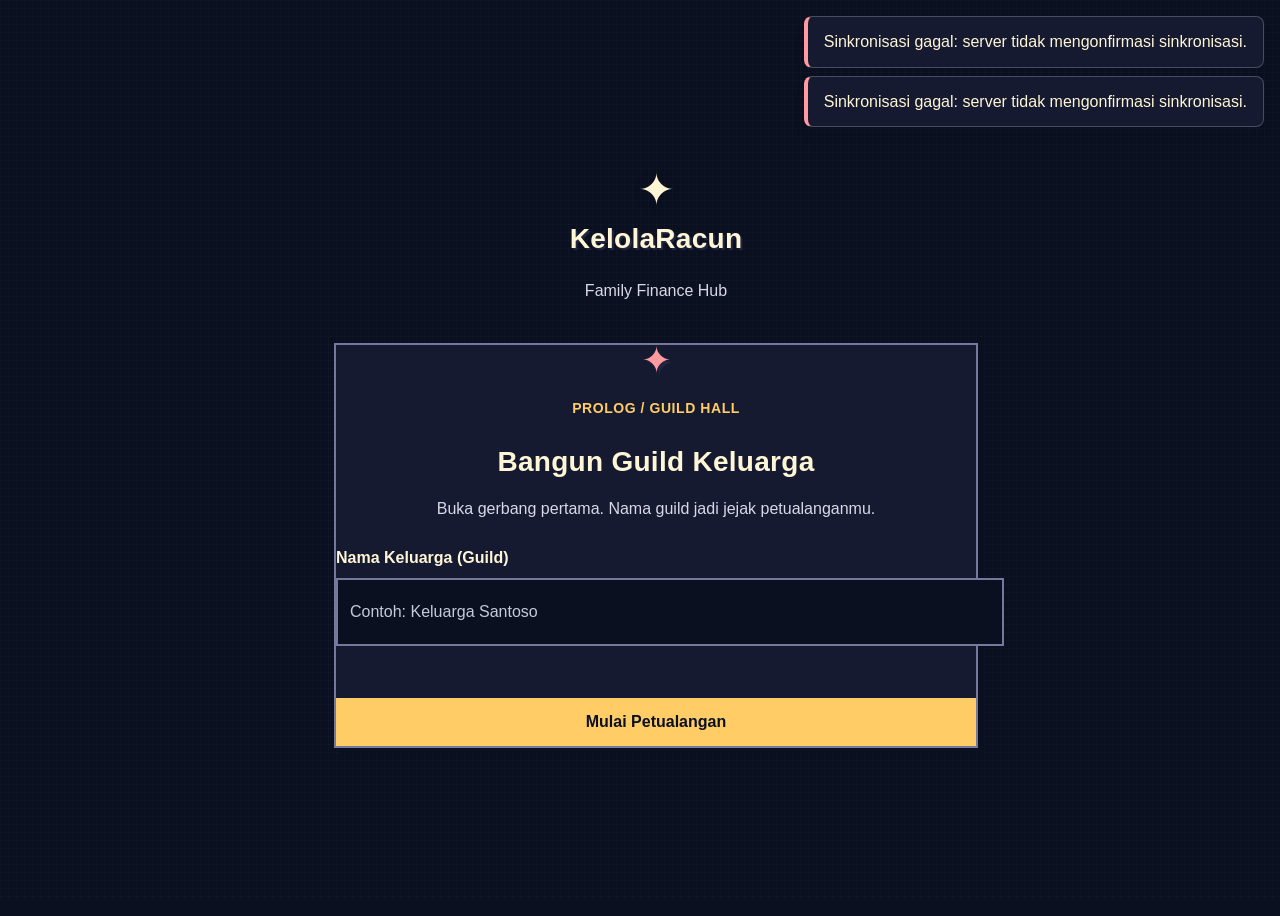
==== commit 366c37de: "feat(ui): unify dark theme, rebuild entrance/summary & modals - Single dark high-contrast theme acro" ====
--- a/index.html
+++ b/index.html
@@ -6,7 +6,7 @@
   <title>Home — KelolaRacun</title>
   <link rel="manifest" href="manifest.json">
   <link rel="icon" href="data:image/svg+xml,<svg xmlns='http://www.w3.org/2000/svg' viewBox='0 0 100 100'><text y='.9em' font-size='90'>🏰</text></svg>">
-  <meta name="theme-color" content="#14b8a6">
+  <meta name="theme-color" content="#0b1020">
   <link rel="stylesheet" href="styles/modern-theme.css">
   <link rel="stylesheet" href="styles/components.css">
   <link rel="stylesheet" href="styles/print.css">
@@ -32,13 +32,13 @@
         <a href="screens/02-guild-hall.html">Hall</a>
         <a href="screens/03-inventory.html">Inventory</a>
         <a href="screens/04-scroll-reading.html">Import</a>
+        <a href="screens/05-summary.html">Summary</a>
       </nav>
       <div class="flex items-center gap-2 banner-actions">
         <div class="card p-2 flex items-center gap-2 pill">
           <span>💰</span>
           <span class="guild-banner__gold font-bold text-sm">Memuat...</span>
         </div>
-        <button class="btn btn--secondary theme-toggle" id="themeToggle" aria-label="Ganti tema">🌙</button>
         <button class="btn btn--ghost theme-toggle" data-logout aria-label="Keluar" title="Keluar">🚪</button>
       </div>
     </div>
@@ -61,8 +61,18 @@
       </div>
 
       <div class="quick-big mb-6">
-        <button class="btn btn--primary" data-open-modal="txModal" data-type="Income">➕ Tambah Loot</button>
-        <button class="btn btn--danger" data-open-modal="txModal" data-type="Expense">💸 Catat Pengeluaran</button>
+        <button class="btn btn--primary" data-open-modal="txModal" data-type="Income">➕ Uang Masuk</button>
+        <button class="btn btn--danger" data-open-modal="txModal" data-type="Expense">💸 Uang Keluar</button>
+      </div>
+
+      <div class="card p-4 mb-6" id="quickAmounts">
+        <h3 class="text-sm mb-2">Catat Cepat</h3>
+        <div class="flex gap-2 flex-wrap" id="quickAmountBtns">
+          <button class="btn btn--ghost btn--sm" data-quick="10000">10rb</button>
+          <button class="btn btn--ghost btn--sm" data-quick="25000">25rb</button>
+          <button class="btn btn--ghost btn--sm" data-quick="50000">50rb</button>
+          <button class="btn btn--ghost btn--sm" data-quick="100000">100rb</button>
+        </div>
       </div>
 
       <div class="card mb-6">
@@ -116,19 +126,23 @@
   <nav class="bottom-nav" role="navigation" aria-label="Navigasi utama">
     <a href="index.html" class="bottom-nav__item bottom-nav__item--active">
       <span class="bottom-nav__icon">🏠</span>
-      <span class="bottom-nav__label">HOME</span>
+      <span class="bottom-nav__label" data-simple="Catat">HOME</span>
     </a>
     <a href="screens/02-guild-hall.html" class="bottom-nav__item">
       <span class="bottom-nav__icon">🏰</span>
-      <span class="bottom-nav__label">HALL</span>
+      <span class="bottom-nav__label" data-simple="Laporan">HALL</span>
+    </a>
+    <a href="screens/05-summary.html" class="bottom-nav__item">
+      <span class="bottom-nav__icon">📊</span>
+      <span class="bottom-nav__label">SUMMARY</span>
     </a>
     <a href="screens/03-inventory.html" class="bottom-nav__item">
       <span class="bottom-nav__icon">🎒</span>
-      <span class="bottom-nav__label">INVENTORY</span>
+      <span class="bottom-nav__label" data-simple="Dompet">INVENTORY</span>
     </a>
     <a href="screens/04-scroll-reading.html" class="bottom-nav__item">
       <span class="bottom-nav__icon">📜</span>
-      <span class="bottom-nav__label">IMPORT</span>
+      <span class="bottom-nav__label" data-simple="Impor">IMPORT</span>
     </a>
     <button type="button" class="bottom-nav__item" data-logout>
       <span class="bottom-nav__icon">🚪</span>
@@ -140,7 +154,7 @@
     <div class="modal__backdrop"></div>
     <div class="modal__content">
       <div class="modal__header">
-        <h3 class="modal__title" id="txModalTitle">➕ Tambah Loot (Pemasukan)</h3>
+        <h3 class="modal__title" id="txModalTitle"><span class="modal__emoji" aria-hidden="true">➕</span> Tambah Loot (Pemasukan)</h3>
         <button class="modal__close" aria-label="Tutup">&times;</button>
       </div>
       <form id="txModalForm" class="modal__body">
@@ -155,11 +169,12 @@
         </div>
         <div class="modal__form-group">
           <label class="modal__label" for="txAmount">Nominal (IDR)</label>
-          <input type="number" id="txAmount" name="amount" class="modal__input" min="1" step="1" inputmode="numeric" placeholder="100000" required>
+          <input type="number" id="txAmount" name="amount" class="modal__input" min="1" step="1" inputmode="numeric" placeholder="100000" required aria-describedby="txAmount-hint">
+          <p class="modal__hint" id="txAmount-hint">Angka tanpa titik. Contoh: 100000</p>
         </div>
         <div class="modal__form-group">
           <label class="modal__label" for="txNotes">Catatan (opsional)</label>
-          <input type="text" id="txNotes" name="notes" class="modal__input" placeholder="Deskripsi singkat">
+          <input type="text" id="txNotes" name="notes" class="modal__input" placeholder="Deskripsi singkat" maxlength="120">
         </div>
         <div class="modal__form-group">
           <label class="modal__label" for="txDate">Tanggal</label>
@@ -177,7 +192,7 @@
     <div class="modal__backdrop"></div>
     <div class="modal__content">
       <div class="modal__header">
-        <h3 class="modal__title" id="payBillModalTitle">💸 Bayar Tagihan</h3>
+        <h3 class="modal__title" id="payBillModalTitle"><span class="modal__emoji" aria-hidden="true">💸</span> Bayar Tagihan</h3>
         <button class="modal__close" aria-label="Tutup">&times;</button>
       </div>
       <form id="payBillForm" class="modal__body">
@@ -193,13 +208,14 @@
         </div>
         <div class="modal__form-group">
           <label class="modal__label" for="payBillAmount">Jumlah Bayar (IDR)</label>
-          <input type="number" id="payBillAmount" name="payBillAmount" class="modal__input" min="1" step="1" inputmode="numeric" required>
+          <input type="number" id="payBillAmount" name="payBillAmount" class="modal__input" min="1" step="1" inputmode="numeric" required aria-describedby="payBillAmount-hint">
+          <p class="modal__hint" id="payBillAmount-hint">Jumlah yang dibayar</p>
         </div>
         <div class="modal__form-group">
           <label class="modal__label" for="payBillDate">Tanggal Bayar</label>
           <input type="date" id="payBillDate" name="payBillDate" class="modal__input">
         </div>
-        <p class="text-tertiary text-xs mb-4" id="payBillWarn"></p>
+        <p class="modal__error mb-4" id="payBillWarn"></p>
         <div class="modal__footer">
           <button type="button" class="btn btn--ghost modal__close">Batal</button>
           <button type="submit" class="btn btn--primary" id="payBillSubmit">Bayar</button>
--- a/styles/modern-theme.css
+++ b/styles/modern-theme.css
@@ -239,239 +239,6 @@
   --banner-gold: var(--color-gold-700);
 }
 
-/* ═════════════════════════════════════════════════════════════════════
-   DARK MODE — Auto via prefers-color-scheme or .dark on <html>
-   ════════════════════════════════════════════════════════════════════ */
-
-@media (prefers-color-scheme: dark) {
-  :root:not(.light) {
-    --color-gray-25: #0a0a0a;
-    --color-gray-50: #111111;
-    --color-gray-100: #1a1a1a;
-    --color-gray-200: #2a2a2a;
-    --color-gray-300: #3d3d3d;
-    --color-gray-400: #5d5d5d;
-    --color-gray-500: #737373;
-    --color-gray-600: #8c8c8c;
-    --color-gray-700: #a8a8a8;
-    --color-gray-800: #d0d0d0;
-    --color-gray-900: #e0e0e0;
-    --color-gray-950: #f5f5f5;
-
-    --color-bg-primary: #0a0a0a;
-    --color-bg-secondary: #111111;
-    --color-bg-tertiary: #1a1a1a;
-    --color-bg-hover: #2a2a2a;
-    --color-bg-active: #3d3d3d;
-
-    --color-text-primary: #fafafa;
-    --color-text-secondary: #d0d0d0;
-    --color-text-tertiary: #8c8c8c;
-    --color-text-inverse: #0a0a0a;
-    --color-text-link: #2dd4bf;
-
-    --color-border-light: #2a2a2a;
-    --color-border-medium: #3d3d3d;
-    --color-border-focus: #2dd4bf;
-
-    --color-income-25: #062a23;
-    --color-income-50: #0a3d33;
-    --color-income-100: #0d5545;
-    --color-income-200: #147a5e;
-    --color-income-300: #1d9e77;
-    --color-income-400: #2dd4bf;
-    --color-income-500: #5eead4;
-    --color-income-600: #99efd1;
-    --color-income-700: #ccf7e7;
-    --color-income-800: #e6fbf3;
-    --color-income-900: #f0fdfa;
-
-    --color-expense-25: #3d0a0f;
-    --color-expense-50: #581019;
-    --color-expense-100: #7a1424;
-    --color-expense-200: #a81a33;
-    --color-expense-300: #d12542;
-    --color-expense-400: #fb7185;
-    --color-expense-500: #fda4af;
-    --color-expense-600: #fecdd3;
-    --color-expense-700: #ffe4e6;
-    --color-expense-800: #fff1f2;
-    --color-expense-900: #fffafb;
-
-    --color-gold-25: #3d2f06;
-    --color-gold-50: #5a450a;
-    --color-gold-100: #7a5a0d;
-    --color-gold-200: #a87812;
-    --color-gold-300: #d19417;
-    --color-gold-400: #f59e0b;
-    --color-gold-500: #fbbf24;
-    --color-gold-600: #fcd34d;
-    --color-gold-700: #fde68a;
-    --color-gold-800: #fef3c7;
-    --color-gold-900: #fffbeb;
-
-    --color-purple-25: #2a0a3d;
-    --color-purple-50: #3d1058;
-    --color-purple-100: #58147a;
-    --color-purple-200: #7a1aa8;
-    --color-purple-300: #a825d1;
-    --color-purple-400: #c084fc;
-    --color-purple-500: #d8b4fe;
-    --color-purple-600: #e9d5ff;
-    --color-purple-700: #f5f0ff;
-    --color-purple-800: #faf5ff;
-    --color-purple-900: #fdfbff;
-
-    --color-blue-25: #0a1a3d;
-    --color-blue-50: #102a58;
-    --color-blue-100: #143d7a;
-    --color-blue-200: #1a5aa8;
-    --color-blue-300: #2575d1;
-    --color-blue-400: #3b82f6;
-    --color-blue-500: #60a5fa;
-    --color-blue-600: #93c5fd;
-    --color-blue-700: #bfdbfe;
-    --color-blue-800: #dbeafe;
-    --color-blue-900: #eff6ff;
-
-    --card-bg: var(--color-bg-secondary);
-    --card-border: var(--color-border-light);
-    --card-shadow: var(--shadow-sm);
-    --card-shadow-hover: var(--shadow-md);
-    --input-bg: var(--color-bg-tertiary);
-    --input-border: var(--color-border-medium);
-    --input-border-focus: var(--color-border-focus);
-    --btn-primary-bg: var(--color-income-500);
-    --btn-primary-hover: var(--color-income-400);
-    --btn-primary-active: var(--color-income-300);
-    --btn-primary-text: var(--color-text-inverse);
-    --btn-secondary-bg: var(--color-bg-tertiary);
-    --btn-secondary-hover: var(--color-bg-hover);
-    --btn-secondary-active: var(--color-bg-active);
-    --btn-secondary-text: var(--color-text-primary);
-    --btn-ghost-bg: transparent;
-    --btn-ghost-hover: var(--color-bg-tertiary);
-    --btn-ghost-active: var(--color-bg-hover);
-    --btn-ghost-text: var(--color-text-secondary);
-    --badge-bg: var(--color-bg-tertiary);
-    --badge-text: var(--color-text-secondary);
-    --nav-bg: var(--color-bg-secondary);
-    --nav-border: var(--color-border-light);
-    --nav-item-active: var(--color-income-900);
-    --nav-item-active-text: var(--color-income-300);
-    --banner-bg: linear-gradient(135deg, var(--color-income-900) 0%, var(--color-purple-900) 100%);
-    --banner-gold: var(--color-gold-400);
-  }
-}
-
-/* Manual .dark override — works regardless of OS setting. ponytail: duplicates media block above; upgrade path CSS @mixin when baseline allows. */
-html.dark {
-  color-scheme: dark;
-  --color-gray-25: #0a0a0a;
-  --color-gray-50: #111111;
-  --color-gray-100: #1a1a1a;
-  --color-gray-200: #2a2a2a;
-  --color-gray-300: #3d3d3d;
-  --color-gray-400: #5d5d5d;
-  --color-gray-500: #737373;
-  --color-gray-600: #8c8c8c;
-  --color-gray-700: #a8a8a8;
-  --color-gray-800: #d0d0d0;
-  --color-gray-900: #e0e0e0;
-  --color-gray-950: #f5f5f5;
-  --color-bg-primary: #0a0a0a;
-  --color-bg-secondary: #111111;
-  --color-bg-tertiary: #1a1a1a;
-  --color-bg-hover: #2a2a2a;
-  --color-bg-active: #3d3d3d;
-  --color-text-primary: #fafafa;
-  --color-text-secondary: #d0d0d0;
-  --color-text-tertiary: #a1a1aa;
-  --color-text-inverse: #0a0a0a;
-  --color-text-link: #2dd4bf;
-  --color-border-light: #2a2a2a;
-  --color-border-medium: #3d3d3d;
-  --color-border-focus: #2dd4bf;
-  --color-income-25: #062a23;
-  --color-income-50: #0a3d33;
-  --color-income-100: #0d5545;
-  --color-income-200: #147a5e;
-  --color-income-300: #1d9e77;
-  --color-income-400: #2dd4bf;
-  --color-income-500: #5eead4;
-  --color-income-600: #99efd1;
-  --color-income-700: #ccf7e7;
-  --color-income-800: #e6fbf3;
-  --color-income-900: #f0fdfa;
-  --color-expense-25: #3d0a0f;
-  --color-expense-50: #581019;
-  --color-expense-100: #7a1424;
-  --color-expense-200: #a81a33;
-  --color-expense-300: #d12542;
-  --color-expense-400: #fb7185;
-  --color-expense-500: #fda4af;
-  --color-expense-600: #fecdd3;
-  --color-expense-700: #ffe4e6;
-  --color-expense-800: #fff1f2;
-  --color-expense-900: #fffafb;
-  --color-gold-25: #3d2f06;
-  --color-gold-50: #5a450a;
-  --color-gold-100: #7a5a0d;
-  --color-gold-200: #a87812;
-  --color-gold-300: #d19417;
-  --color-gold-400: #f59e0b;
-  --color-gold-500: #fbbf24;
-  --color-gold-600: #fcd34d;
-  --color-gold-700: #fde68a;
-  --color-gold-800: #fef3c7;
-  --color-gold-900: #fffbeb;
-  --color-purple-25: #2a0a3d;
-  --color-purple-50: #3d1058;
-  --color-purple-100: #58147a;
-  --color-purple-200: #7a1aa8;
-  --color-purple-300: #a825d1;
-  --color-purple-400: #c084fc;
-  --color-purple-500: #d8b4fe;
-  --color-purple-600: #e9d5ff;
-  --color-purple-700: #f5f0ff;
-  --color-purple-800: #faf5ff;
-  --color-purple-900: #fdfbff;
-  --color-blue-25: #0a1a3d;
-  --color-blue-50: #102a58;
-  --color-blue-100: #143d7a;
-  --color-blue-200: #1a5aa8;
-  --color-blue-300: #2575d1;
-  --color-blue-400: #3b82f6;
-  --color-blue-500: #60a5fa;
-  --color-blue-600: #93c5fd;
-  --color-blue-700: #bfdbfe;
-  --color-blue-800: #dbeafe;
-  --color-blue-900: #eff6ff;
-  --card-bg: var(--color-bg-secondary);
-  --card-border: var(--color-border-light);
-  --btn-primary-bg: var(--color-income-500);
-  --btn-primary-hover: var(--color-income-400);
-  --btn-primary-active: var(--color-income-300);
-  --btn-primary-text: var(--color-text-inverse);
-  --btn-secondary-bg: var(--color-bg-tertiary);
-  --btn-secondary-hover: var(--color-bg-hover);
-  --btn-secondary-active: var(--color-bg-active);
-  --btn-secondary-text: var(--color-text-primary);
-  --btn-ghost-bg: transparent;
-  --btn-ghost-hover: var(--color-bg-tertiary);
-  --btn-ghost-active: var(--color-bg-hover);
-  --btn-ghost-text: var(--color-text-secondary);
-  --badge-bg: var(--color-bg-tertiary);
-  --badge-text: var(--color-text-secondary);
-  --nav-bg: var(--color-bg-secondary);
-  --nav-border: var(--color-border-light);
-  --nav-item-active: var(--color-income-900);
-  --nav-item-active-text: var(--color-income-300);
-  --banner-bg: linear-gradient(135deg, var(--color-income-900) 0%, var(--color-purple-900) 100%);
-  --banner-gold: var(--color-gold-400);
-}
-
-/* ═════════════════════════════════════════════════════════════════════
    Global Resets & Base Styles
    ════════════════════════════════════════════════════════════════════ */
 
@@ -614,3 +381,87 @@
 .animate-spin { animation: spin 1s linear infinite; }
 .animate-shimmer { animation: shimmer 2s infinite linear; background: linear-gradient(90deg, var(--color-bg-tertiary) 25%, var(--color-bg-hover) 50%, var(--color-bg-tertiary) 75%); background-size: 200% 100%; }
 
+/* Dark high-contrast theme. Legacy token names stay available for existing components. */
+:root {
+  color-scheme: dark;
+  --color-bg-primary: #0b1020;
+  --color-bg-secondary: #151a31;
+  --color-bg-tertiary: #202642;
+  --color-bg-hover: #293154;
+  --color-bg-active: #343d68;
+  --color-text-primary: #fff6d5;
+  --color-text-secondary: #d9d8e8;
+  --color-text-tertiary: #c6c9db;
+  --color-text-inverse: #0b1020;
+  --color-text-link: #65d9ff;
+  --color-border-light: rgba(255,255,255,.22);
+  --color-border-medium: #737a9d;
+  --color-border-focus: #ffcc66;
+  --color-income-500: #5eead4;
+  --color-income-600: #5eead4;
+  --color-income-700: #99f6e4;
+  --color-expense-500: #ff9b9f;
+  --color-expense-600: #ff9b9f;
+  --color-expense-700: #ffc4c7;
+  --color-gold-500: #ffcc66;
+  --color-gold-600: #ffcc66;
+  --color-gold-700: #ffe5a3;
+  --color-blue-500: #65d9ff;
+  --color-blue-600: #65d9ff;
+  --color-blue-700: #a6eaff;
+  --chart-grid: rgba(255,255,255,.14);
+  --color-success: var(--color-income-500);
+  --color-success-bg: rgba(94,234,212,.14);
+  --color-success-border: var(--color-income-500);
+  --color-success-text: var(--color-income-700);
+  --color-warning: var(--color-gold-500);
+  --color-warning-bg: rgba(255,204,102,.14);
+  --color-warning-border: var(--color-gold-500);
+  --color-warning-text: var(--color-gold-700);
+  --color-info: var(--color-blue-500);
+  --color-info-bg: rgba(101,217,255,.14);
+  --color-info-border: var(--color-blue-500);
+  --color-info-text: var(--color-blue-700);
+  --color-danger: var(--color-expense-500);
+  --color-danger-bg: rgba(255,155,159,.14);
+  --color-danger-border: var(--color-expense-500);
+  --color-danger-text: var(--color-expense-700);
+  --card-bg: var(--color-bg-secondary);
+  --card-border: var(--color-border-light);
+  --card-shadow: 0 6px 20px rgba(0,0,0,.28);
+  --card-shadow-hover: 0 10px 28px rgba(0,0,0,.38);
+  --input-bg: var(--color-bg-primary);
+  --input-border: var(--color-border-medium);
+  --input-border-focus: var(--color-border-focus);
+  --input-placeholder: var(--color-text-tertiary);
+  --btn-primary-bg: var(--color-gold-500);
+  --btn-primary-hover: var(--color-gold-700);
+  --btn-primary-active: var(--color-gold-600);
+  --btn-primary-text: var(--color-text-inverse);
+  --btn-secondary-bg: var(--color-bg-tertiary);
+  --btn-secondary-hover: var(--color-bg-hover);
+  --btn-secondary-active: var(--color-bg-active);
+  --btn-secondary-text: var(--color-text-primary);
+  --btn-secondary-border: var(--color-border-medium);
+  --btn-ghost-bg: transparent;
+  --btn-ghost-hover: var(--color-bg-tertiary);
+  --btn-ghost-active: var(--color-bg-hover);
+  --btn-ghost-text: var(--color-text-secondary);
+  --btn-danger-bg: var(--color-danger);
+  --btn-danger-hover: var(--color-expense-700);
+  --btn-danger-active: var(--color-expense-600);
+  --btn-danger-text: var(--color-text-inverse);
+  --badge-bg: var(--color-bg-tertiary);
+  --badge-text: var(--color-text-primary);
+  --badge-border: var(--color-border-light);
+  --nav-bg: var(--color-bg-secondary);
+  --nav-border: var(--color-border-light);
+  --nav-item-active: var(--color-bg-tertiary);
+  --nav-item-active-text: var(--color-gold-500);
+  --nav-item-inactive: var(--color-text-tertiary);
+  --banner-bg: linear-gradient(135deg, #151a31 0%, #202642 100%);
+  --banner-border: var(--color-gold-500);
+  --banner-text: var(--color-text-primary);
+  --banner-gold: var(--color-gold-500);
+}
+
--- a/styles/components.css
+++ b/styles/components.css
@@ -9,7 +9,7 @@
 .card--inset { padding: var(--space-8); }
 
 /* ── Buttons ─────────────────────────────────────────────────────────── */
-.btn { font-family: var(--font-heading); font-size: var(--text-sm); font-weight: var(--weight-semibold); line-height: 1.5; display: inline-flex; align-items: center; gap: var(--space-1); padding: var(--space-2) var(--space-4); border-radius: var(--radius-pill); cursor: pointer; transition: all var(--transition-fast); white-space: nowrap; }
+.btn { font-family: var(--font-heading); font-size: var(--text-sm); font-weight: var(--weight-semibold); line-height: 1.5; display: inline-flex; align-items: center; gap: var(--space-1); padding: var(--space-2) var(--space-4); border-radius: var(--radius-pill); cursor: pointer; transition: background-color var(--transition-fast), color var(--transition-fast), border-color var(--transition-fast), box-shadow var(--transition-fast), transform var(--transition-fast); white-space: nowrap; }
 .btn--primary { background: var(--btn-primary-bg); color: var(--btn-primary-text); }
 .btn--primary:hover { background: var(--btn-primary-hover); }
 .btn--primary:active { background: var(--btn-primary-active); }
@@ -25,17 +25,19 @@
 
 /* ── Inputs & Selects ──────────────────────────────────────────────── */
 .input { width: 100%; padding: var(--space-2) var(--space-3); font-family: var(--font-body); font-size: var(--text-sm); border: 1px solid var(--input-border); border-radius: var(--radius-md); background: var(--input-bg); color: var(--color-text-primary); transition: border-color var(--transition-fast), box-shadow var(--transition-fast); }
-.input:focus { outline: none; border-color: var(--input-border-focus); box-shadow: 0 0 0 3px var(--color-bg-tertiary); }
+.input:focus { border-color: var(--input-border-focus); box-shadow: 0 0 0 3px var(--color-bg-tertiary); }
+.input:focus-visible { outline: 3px solid var(--color-border-focus); outline-offset: 2px; }
 .select { appearance: none; background-image: url("data:image/svg+xml,%3Csvg xmlns='http://www.w3.org/2000/svg' width='16' height='16' viewBox='0 0 24 24' fill='none' stroke='%23737373' stroke-width='2' stroke-linecap='round'%3E%3Cpolyline points='6 9 12 15 18 9'%3E%3C/polyline%3E%3C/svg%3E"); background-repeat: no-repeat; background-position: right 0.75rem center; padding-right: 2.5rem; }
-.select:focus { border-color: var(--color-border-focus); outline: none; }
+.select:focus { border-color: var(--color-border-focus); }
+.select:focus-visible { outline: 3px solid var(--color-border-focus); outline-offset: 2px; }
 
 /* ── Badge ──────────────────────────────────────────────────────────── */
 .badge { display: inline-flex; align-items: center; padding: var(--space-1) var(--space-2); font-size: var(--text-xs); font-weight: var(--weight-medium); border-radius: var(--radius-pill); border: 1px solid var(--badge-border); background: var(--badge-bg); color: var(--badge-text); }
-.badge--gold { background: var(--color-gold-50); color: var(--color-gold-700); border-color: var(--color-gold-200); }
-.badge--danger { background: var(--color-expense-50); color: var(--color-expense-700); border-color: var(--color-expense-200); }
-.badge--success { background: var(--color-income-50); color: var(--color-income-700); border-color: var(--color-income-200); }
-.badge--info { background: var(--color-blue-50); color: var(--color-blue-700); border-color: var(--color-blue-200); }
-.badge--warning { background: var(--color-gold-50); color: var(--color-gold-700); border-color: var(--color-gold-200); }
+.badge--gold { background: var(--color-warning-bg); color: var(--color-warning-text); border-color: var(--color-warning-border); }
+.badge--danger { background: var(--color-danger-bg); color: var(--color-danger-text); border-color: var(--color-danger-border); }
+.badge--success { background: var(--color-success-bg); color: var(--color-success-text); border-color: var(--color-success-border); }
+.badge--info { background: var(--color-info-bg); color: var(--color-info-text); border-color: var(--color-info-border); }
+.badge--warning { background: var(--color-warning-bg); color: var(--color-warning-text); border-color: var(--color-warning-border); }
 
 /* ── Modal ───────────────────────────────────────────────────────────── */
 .modal {
@@ -45,43 +47,67 @@
   display: none;
   align-items: center;
   justify-content: center;
-  padding: var(--space-4);
-  background: rgba(0, 0, 0, 0.5);
+  padding: 16px;
+  background: rgba(0, 0, 0, 0.7);
   backdrop-filter: blur(2px);
+  font-family: var(--font-body);
+  color: var(--color-text-primary);
   animation: fade-in var(--transition-base) ease-out;
 }
-.modal--open {
+.modal--open { display: flex; }
+.modal__content {
+  position: relative;
   display: flex;
-}
-.modal__content {
+  flex-direction: column;
   background: var(--card-bg);
+  border: 1px solid var(--color-border-medium);
   border-radius: var(--radius-lg);
-  max-width: 480px;
+  max-width: 520px;
   width: 100%;
   max-height: 90vh;
-  overflow-y: auto;
+  max-height: 90dvh;
+  overflow: hidden;
   box-shadow: var(--shadow-xl);
   animation: slide-up var(--transition-base) ease-out;
 }
 .modal__header {
+  position: sticky;
+  top: 0;
+  z-index: 2;
+  flex-shrink: 0;
   display: flex;
   align-items: center;
   justify-content: space-between;
-  padding: var(--space-4) var(--space-6);
+  gap: 8px;
+  padding: 16px 24px;
+  background: var(--card-bg);
   border-bottom: 1px solid var(--color-border-light);
 }
 .modal__title {
+  margin: 0;
   font-family: var(--font-heading);
-  font-weight: var(--weight-semibold);
-  font-size: var(--text-lg);
+  font-weight: 700;
+  font-size: 20px;
+  line-height: 1.4;
+  color: var(--color-text-primary);
+}
+.modal__emoji {
+  display: inline-block;
+  margin-inline-end: 4px;
+  font-size: 1.15em;
+  line-height: 1;
+  vertical-align: middle;
 }
 .modal__close {
   background: none;
   border: none;
-  font-size: var(--text-xl);
+  font-family: var(--font-body);
+  font-size: 22px;
   cursor: pointer;
-  color: var(--color-text-tertiary);
-  padding: var(--space-1);
+  color: var(--color-text-secondary);
+  min-width: 44px;
+  min-height: 44px;
+  padding: 8px;
   border-radius: var(--radius-sm);
 }
 .modal__close:hover {
@@ -89,63 +115,129 @@
   color: var(--color-text-primary);
 }
 .modal__body {
-  padding: var(--space-6);
-}
+  min-height: 0;
+  overflow-y: auto;
+  overscroll-behavior: contain;
+  scrollbar-gutter: stable;
+  padding: 24px 24px 0;
+  scroll-padding-block: 16px 96px;
+  font-family: var(--font-body);
+  font-size: 16px;
+  line-height: 1.5;
+}
+.modal__body::after { content: ''; display: block; height: 24px; }
+.modal__body:has(> .modal__footer)::after { display: none; }
 .modal__footer {
+  position: sticky;
+  bottom: 0;
+  z-index: 1;
   display: flex;
-  gap: var(--space-3);
+  flex-wrap: wrap;
+  align-items: center;
+  gap: 8px;
   justify-content: flex-end;
-  padding: var(--space-4) var(--space-6);
+  margin: 16px -24px 0;
+  padding: 16px 24px;
+  background: var(--card-bg);
   border-top: 1px solid var(--color-border-light);
 }
-.modal__form-group {
-  margin-bottom: var(--space-4);
-}
+.modal__content > .modal__footer { flex-shrink: 0; margin: 0; }
+.modal__footer > .modal__close { margin-inline-end: auto; }
+.modal .settings-tab { min-height: 44px; }
+.modal .btn {
+  min-height: 44px;
+  justify-content: center;
+  font-family: var(--font-heading);
+  font-size: 15px;
+  font-weight: 600;
+  line-height: 1.5;
+  white-space: normal;
+}
+.modal .btn--ghost,
+.modal .btn--secondary { color: var(--color-text-primary); }
+.modal .btn--primary { color: var(--btn-primary-text); }
+.modal__close:focus-visible,
+.modal .btn:focus-visible {
+  outline: 3px solid var(--color-border-focus);
+  outline-offset: 2px;
+}
+.modal__form-group { margin-bottom: 8px; min-width: 0; }
 .modal__label {
   display: block;
-  font-size: var(--text-sm);
-  font-weight: var(--weight-medium);
-  margin-bottom: var(--space-2);
+  font-family: var(--font-body);
+  font-size: 15px;
+  font-weight: 600;
+  line-height: 1.5;
+  margin-bottom: 8px;
   color: var(--color-text-secondary);
 }
-.modal__input {
+.modal__input,
+.modal__select {
   width: 100%;
-  padding: var(--space-2) var(--space-3);
+  min-width: 0;
+  min-height: 44px;
+  padding: 10px 12px;
   border: 1px solid var(--input-border);
   border-radius: var(--radius-md);
   background: var(--input-bg);
   color: var(--color-text-primary);
   font-family: var(--font-body);
-  font-size: var(--text-base);
+  font-size: 16px;
+  line-height: 1.5;
   transition: border-color var(--transition-fast), box-shadow var(--transition-fast);
 }
-.modal__input:focus {
-  outline: none;
-  border-color: var(--input-border-focus);
-  box-shadow: 0 0 0 3px var(--color-bg-tertiary);
-}
+.modal__input::placeholder { color: var(--color-text-tertiary); opacity: 1; }
 .modal__select {
-  width: 100%;
-  padding: var(--space-2) var(--space-3);
-  border: 1px solid var(--input-border);
-  border-radius: var(--radius-md);
-  background: var(--input-bg);
-  color: var(--color-text-primary);
-  font-family: var(--font-body);
-  font-size: var(--text-base);
   cursor: pointer;
   appearance: none;
-  background-image: url("data:image/svg+xml,%3Csvg xmlns='http://www.w3.org/2000/svg' width='16' height='16' viewBox='0 0 24 24' fill='none' stroke='%23737373' stroke-width='2' stroke-linecap='round'%3E%3Cpolyline points='6 9 12 15 18 9'%3E%3C/polyline%3E%3C/svg%3E");
+  background-image: url("data:image/svg+xml,%3Csvg xmlns='http://www.w3.org/2000/svg' width='16' height='16' viewBox='0 0 24 24' fill='none' stroke='%23d9d8e8' stroke-width='2' stroke-linecap='round'%3E%3Cpolyline points='6 9 12 15 18 9'%3E%3C/polyline%3E%3C/svg%3E");
   background-repeat: no-repeat;
   background-position: right 0.75rem center;
   padding-right: 2.5rem;
 }
 .modal__input:focus-visible,
 .modal__select:focus-visible {
-  outline: none;
+  outline: 3px solid var(--color-border-focus);
+  outline-offset: 2px;
   border-color: var(--input-border-focus);
-  box-shadow: 0 0 0 3px var(--color-bg-tertiary);
-}
+}
+.modal__hint {
+  margin: 8px 0 0;
+  font-family: var(--font-body);
+  font-size: 15px;
+  font-weight: 600;
+  line-height: 1.5;
+  color: var(--color-text-secondary);
+  overflow-wrap: anywhere;
+}
+.modal__error {
+  margin: 8px 0 0;
+  font-family: var(--font-body);
+  font-size: 14px;
+  font-weight: 600;
+  line-height: 1.5;
+  color: var(--color-danger-text);
+  overflow-wrap: anywhere;
+}
+.modal__error:empty { display: none; }
+.modal__body .text-xs,
+.modal__body .text-sm {
+  font-family: var(--font-body);
+  font-size: 14px;
+  line-height: 1.5;
+}
+.modal__body .modal__hint { font-size: 15px; }
+.modal__body .text-tertiary { color: var(--color-text-secondary); }
+.modal__body .modal-grid { grid-template-columns: minmax(0, 1fr); }
+.modal__body .modal-grid > .modal__footer { margin-top: 8px; }
+.modal__body .modal-grid > .btn[type="submit"] { position: sticky; bottom: 16px; z-index: 1; }
+.modal__body label.btn { align-items: center; }
+
+.modal#catModal #catForm { gap: 16px; align-items: stretch; }
+.modal#catModal .modal__form-group { margin-bottom: 0; }
+.modal#catModal .modal__hint { margin-top: 6px; font-size: 14px; }
+.modal#catModal .modal__footer { margin-top: 0; }
+.modal#catModal #catListTitle { margin: 24px 0 12px; }
 
 /* ── Progress Ring ──────────────────────────────────────────────────── */
 .progress { width: 80px; height: 80px; position: relative; }
@@ -200,14 +292,14 @@
 .empty-state { text-align: center; padding: var(--space-8) var(--space-4); color: var(--color-text-secondary); }
 .empty-state__icon { font-size: 2.5rem; margin-bottom: var(--space-2); }
 .pouch-card { border: 1px solid var(--color-border-light); cursor: pointer; }
-.pouch-card--active { border-color: var(--color-income-500); background: var(--color-income-25); }
+.pouch-card--active { border-color: var(--color-income-500); background: var(--color-bg-tertiary); color: var(--color-text-primary); }
 .bill-due--soon { color: var(--color-gold-600); }
 .btn--xs { padding: 2px 8px; font-size: 10px; min-height: 32px; }
-.ach-card--locked { opacity: 0.5; background: var(--color-bg-tertiary); }
-.ach-card--unlocked { border-color: var(--color-gold-300); background: var(--color-gold-25); }
+.ach-card--locked { opacity: 0.75; color: var(--color-text-primary); background: var(--color-bg-tertiary); }
+.ach-card--unlocked { border-color: var(--color-gold-500); background: var(--color-bg-tertiary); color: var(--color-text-primary); }
 .ach-badge { margin-top: 6px; }
 .home-shell { padding-top: var(--space-6); padding-bottom: var(--space-8); max-width: 720px; }
-.home-hero { background: linear-gradient(135deg, #ecfdf5 0%, #fffbeb 100%); border-color: var(--color-gold-200); }
+.home-hero { background: var(--banner-bg); border-color: var(--color-gold-200); }
 html.dark .home-hero { background: linear-gradient(135deg, var(--color-income-900) 0%, var(--color-purple-900) 100%); }
 .home-gold { font-family: var(--font-mono); font-size: var(--text-3xl); color: var(--banner-gold); margin: var(--space-2) 0; }
 .home-chips { display: flex; gap: var(--space-2); flex-wrap: wrap; margin-top: var(--space-3); }
@@ -228,9 +320,6 @@
 /* ── Touch targets + header wrap (mobile first) ─────────────────────── */
 .btn { min-height: 44px; justify-content: center; }
 .input, .modal__input, .modal__select { min-height: 44px; }
-.otp-row { display: flex; gap: 8px; justify-content: center; }
-.otp-box { width: 44px; height: 52px; text-align: center; font-size: var(--text-xl); }
-@media (min-width: 640px) { .otp-box { width: 48px; height: 56px; } }
 
 /* ── Modal form grids stack on small screens ────────────────────────── */
 #catForm, #memberForm { grid-template-columns: 1fr !important; }
@@ -266,7 +355,7 @@
 }
 
 /* ── Hall header pills / avatar / bars ───────────────────────────────── */
-.avatar { width: 44px; height: 44px; border-radius: var(--radius-full); background: var(--color-gold-500); color: #fff; display: flex; align-items: center; justify-content: center; font-weight: 800; font-family: var(--font-heading); box-shadow: var(--shadow-sm); flex-shrink: 0; }
+.avatar { width: 44px; height: 44px; border-radius: var(--radius-full); background: var(--color-gold-500); color: var(--color-text-inverse); display: flex; align-items: center; justify-content: center; font-weight: 800; font-family: var(--font-heading); box-shadow: var(--shadow-sm); flex-shrink: 0; }
 .pill { background: var(--color-bg-secondary); border-radius: var(--radius-pill); padding-left: var(--space-3); padding-right: var(--space-3); }
 .theme-toggle { width: 44px; height: 44px; padding: 0; display: flex; align-items: center; justify-content: center; border-radius: var(--radius-full); }
 .hall-shell { padding-top: var(--space-6); padding-bottom: var(--space-8); max-width: 720px; }
@@ -303,14 +392,9 @@
 .auth-brand-title { font-family: var(--font-heading); font-size: var(--text-2xl); font-weight: var(--weight-bold); color: var(--color-text-primary); margin: 0 0 var(--space-1); letter-spacing: -0.02em; }
 .auth-card { width: 100%; max-width: 440px; box-shadow: var(--shadow-xl, 0 20px 25px -5px rgba(0,0,0,0.1), 0 8px 10px -6px rgba(0,0,0,0.1)); border: 1px solid var(--card-border); }
 .member-grid { grid-template-columns: repeat(auto-fill, minmax(80px, 1fr)); gap: var(--space-3); margin-bottom: var(--space-6); }
-.pin-wrap { position: relative; }
-.pin-input { padding-right: 44px; }
-.pin-toggle { position: absolute; right: 4px; top: 50%; transform: translateY(-50%); padding: 4px 8px; min-height: 44px; }
-.field-error { color: var(--color-expense-500, #e11d48); font-size: 12px; margin-top: 4px; min-height: 16px; }
+.field-error { color: var(--color-expense-500); font-size: 12px; margin-top: 4px; min-height: 16px; }
 .field-error--center { text-align: center; }
 .stepper { font-size: 12px; color: var(--color-text-tertiary); margin-bottom: var(--space-4); text-align: center; }
-.lockout-overlay { position: fixed; inset: 0; background: rgba(0,0,0,0.6); z-index: 1000; display: none; align-items: center; justify-content: center; flex-direction: column; color: #fff; text-align: center; }
-.lockout-overlay.is-active { display: flex; }
 
 /* ── Inner pages ──────────────────────────────────────────────────────── */
 .page-shell { padding-top: var(--space-6); padding-bottom: var(--space-6); max-width: 800px; }
@@ -340,11 +424,12 @@
 .stepper__dot { width: 28px; height: 28px; flex-shrink: 0; border-radius: var(--radius-full); background: var(--color-bg-tertiary); display: flex; align-items: center; justify-content: center; font-weight: var(--weight-bold); font-size: var(--text-sm); }
 .stepper__label { font-weight: var(--weight-semibold); }
 .stepper__item--active { border-color: var(--color-income-500); color: var(--color-text-primary); }
-.stepper__item--active .stepper__dot { background: var(--color-income-500); color: #fff; }
+.stepper__item--active .stepper__dot { background: var(--color-income-500); color: var(--color-text-inverse); }
 .stepper__item--done .stepper__dot { background: var(--color-income-100); color: var(--color-income-700); }
 .step-pane.is-hidden { display: none; }
 .dropzone { border: 2px dashed var(--color-border-medium); border-radius: var(--radius-lg); padding: var(--space-8) var(--space-4); text-align: center; cursor: pointer; transition: border-color var(--transition-fast), background var(--transition-fast); }
-.dropzone:hover, .dropzone:focus-visible { border-color: var(--color-income-500); outline: none; }
+.dropzone:hover { border-color: var(--color-income-500); }
+.dropzone:focus-visible { border-color: var(--color-income-500); outline: 3px solid var(--color-border-focus); outline-offset: 2px; }
 .dropzone--over { border-color: var(--color-income-500); background: var(--color-income-50); }
 .dropzone__icon { font-size: 3rem; margin-bottom: var(--space-2); }
 .import-help { padding-left: 1.25rem; display: flex; flex-direction: column; gap: var(--space-1); }
@@ -364,12 +449,12 @@
 .reconcile-search { flex: 1; }
 .chip-row { display: flex; gap: var(--space-1); flex-wrap: wrap; }
 .chip { min-height: 44px; padding: var(--space-2) var(--space-3); border-radius: var(--radius-pill); border: 1px solid var(--color-border-medium); background: var(--card-bg); font-size: var(--text-sm); font-weight: var(--weight-semibold); color: var(--color-text-secondary); }
-.chip--active { background: var(--color-income-500); border-color: var(--color-income-500); color: #fff; }
+.chip--active { background: var(--color-income-500); border-color: var(--color-income-500); color: var(--color-text-inverse); }
 .reconcile-list { list-style: none; margin: 0 0 var(--space-4); padding: 0; display: flex; flex-direction: column; gap: var(--space-2); }
 .reconcile-card { background: var(--card-bg); border: 1px solid var(--card-border); border-radius: var(--radius-md); border-left-width: 4px; overflow: hidden; }
 .reconcile-card--income { border-left-color: var(--color-income-500); }
 .reconcile-card--expense { border-left-color: var(--color-expense-500); }
-.reconcile-card--dup { opacity: 0.7; }
+.reconcile-card--dup { opacity: 0.8; color: var(--color-text-primary); }
 .reconcile-card__main { width: 100%; display: flex; align-items: center; gap: var(--space-3); padding: var(--space-3); text-align: left; min-height: 64px; }
 .reconcile-check { width: 44px; height: 44px; flex-shrink: 0; accent-color: var(--color-income-500); }
 .reconcile-card__body { flex: 1; min-width: 0; }
@@ -402,5 +487,47 @@
 .settings-row { display: flex; flex-direction: column; gap: var(--space-2); margin-bottom: var(--space-4); }
 @media (min-width: 640px) { .settings-row { flex-direction: row; align-items: flex-end; gap: var(--space-3); } .settings-row .modal__form-group { flex: 1; margin-bottom: 0; } }
 .settings-note { font-size: var(--text-xs); color: var(--color-text-tertiary); margin-top: var(--space-1); }
-.member-row--inactive { opacity: 0.55; }
+.member-row--inactive { opacity: 0.8; color: var(--color-text-secondary); }
 .btn--sm-text { font-size: 12px; }
+
+/* Guild entrance: readable pixel JRPG */
+html.guild-entrance { color-scheme: dark; background: var(--color-bg-primary); }
+.guild-entrance .auth-shell { background: var(--color-bg-primary); color: var(--color-text-primary); font-family: var(--font-body); font-size: 1rem; line-height: 1.6; }
+.guild-entrance .auth-shell::before { content: ""; position: fixed; inset: 0; pointer-events: none; background-image: linear-gradient(rgba(255,255,255,.02) 1px, transparent 1px), linear-gradient(90deg, rgba(255,255,255,.02) 1px, transparent 1px); background-size: 8px 8px; }
+.guild-entrance .auth-center { padding: 3rem 1rem; position: relative; }
+.guild-entrance .auth-brand-title, .guild-entrance h2 { color: var(--color-text-primary); font-family: var(--font-heading); font-size: clamp(1.5rem, 4vw, 1.75rem); font-weight: 700; line-height: 1.35; letter-spacing: .01em; }
+.guild-entrance .auth-brand-title { text-shadow: 2px 2px 0 var(--color-bg-tertiary); }
+.guild-entrance .text-tertiary { color: var(--color-text-secondary); font-size: 1rem; line-height: 1.6; }
+.guild-entrance .auth-card { width: 100%; max-width: 640px; min-width: 0; background: var(--color-bg-secondary); border: 2px solid var(--color-border-medium); border-radius: 0; box-shadow: 6px 6px 0 var(--color-bg-primary); }
+.guild-entrance .eyebrow { color: var(--color-gold-500); font: 700 .875rem/1.5 var(--font-heading); letter-spacing: .04em; }
+.guild-entrance .gate-mark { font: 2.3rem/1 var(--font-mono); margin-bottom: 1rem; }
+.guild-entrance .gate-mark--warm { color: var(--color-expense-500); text-shadow: 3px 3px 0 var(--color-bg-tertiary); }
+.guild-entrance .gate-mark--cool { color: var(--color-blue-500); text-shadow: 3px 3px 0 var(--color-bg-tertiary); }
+.guild-entrance label { color: var(--color-text-primary); font-size: 1rem; font-weight: 700; line-height: 1.5; }
+.guild-entrance .input { background: var(--input-bg); border: 2px solid var(--input-border); border-radius: 0; color: var(--color-text-primary); min-height: 48px; font: 500 1rem/1.5 var(--font-body); }
+.guild-entrance .input::placeholder { color: var(--color-text-tertiary); opacity: 1; }
+.guild-entrance .input:focus { background: var(--color-bg-primary); border-color: var(--color-border-focus); outline: 3px solid var(--color-text-primary); outline-offset: 3px; }
+.guild-entrance .btn--primary { background: var(--btn-primary-bg); color: var(--btn-primary-text); border-radius: 0; min-height: 48px; font: 700 1rem/1.5 var(--font-heading); white-space: normal; }
+.guild-entrance .btn--primary:hover, .guild-entrance .btn--primary:focus-visible, .guild-entrance .btn--primary:active { background: var(--btn-primary-hover); color: var(--btn-primary-text); }
+.guild-entrance .btn--primary:focus-visible { outline: 3px solid var(--color-text-primary); outline-offset: 3px; }
+.guild-entrance .btn--primary:disabled { opacity: 1; background: var(--color-text-secondary); color: var(--color-text-inverse); cursor: wait; }
+.guild-entrance .member-grid { grid-template-columns: repeat(2, minmax(0, 1fr)); gap: 1rem; margin-bottom: 1rem; }
+.guild-entrance .guard-card { appearance: none; min-width: 0; min-height: 256px; padding: 1.1rem; display: flex; flex-direction: column; align-items: center; text-align: center; gap: .5rem; cursor: pointer; border: 2px solid var(--aura); border-radius: 0; color: var(--color-text-primary); background: var(--color-bg-tertiary); transition: transform .16s ease, box-shadow .16s ease, background-color .16s ease; overflow-wrap: anywhere; }
+.guild-entrance .guard-card--warm { --aura: var(--color-expense-500); }
+.guild-entrance .guard-card--cool { --aura: var(--color-blue-500); }
+.guild-entrance .guard-card:hover, .guild-entrance .guard-card:focus-visible, .guild-entrance .guard-card:active { background: var(--color-bg-secondary); box-shadow: 0 0 0 2px var(--aura), 4px 4px 0 var(--color-bg-primary); }
+.guild-entrance .guard-card:hover { transform: translateY(-3px); }
+.guild-entrance .guard-card:focus-visible { outline: 3px solid var(--color-text-primary); outline-offset: 5px; }
+.guild-entrance .guard-card:active { transform: translateY(1px); }
+.guild-entrance .guard-crest { color: var(--aura); width: 64px; height: 64px; display: grid; place-items: center; filter: drop-shadow(3px 3px 0 var(--color-bg-primary)); }
+.guild-entrance .guard-crest svg { width: 56px; height: 56px; color: currentColor; }
+.guild-entrance .guard-name { font: 800 1.25rem/1.4 var(--font-heading); color: var(--color-text-primary); }
+.guild-entrance .guard-role, .guild-entrance .guard-greeting { color: var(--color-text-secondary); font: 700 1rem/1.5 var(--font-body); text-transform: none; letter-spacing: normal; }
+.guild-entrance .guard-greeting { min-height: 3.2em; font-weight: 500; line-height: 1.6; }
+.guild-entrance .guard-action { margin-top: auto; color: var(--color-text-primary); font: 700 1rem/1.5 var(--font-heading); }
+.guild-entrance .guard-action span { color: inherit; font-size: 1.25rem; vertical-align: -1px; }
+.guild-entrance .field-error { color: var(--color-expense-700); font-size: 1rem; font-weight: 600; line-height: 1.5; min-height: 24px; }
+.guild-entrance .toast-container { max-width: calc(100vw - 2rem); }
+.guild-entrance .toast { background: var(--color-bg-secondary); color: var(--color-text-primary); font-size: 1rem; font-weight: 500; line-height: 1.6; opacity: 1; transform: none; transition: none; overflow-wrap: anywhere; }
+@media (max-width: 430px) { .guild-entrance .auth-card { padding: 1.25rem; } .guild-entrance .member-grid { grid-template-columns: minmax(0, 1fr); } .guild-entrance .guard-card { min-height: 240px; } }
+@media (prefers-reduced-motion: reduce) { .guild-entrance .auth-shell, .guild-entrance .guard-card, .guild-entrance .btn { transition: none; } .guild-entrance .guard-card:hover, .guild-entrance .guard-card:focus-visible, .guild-entrance .guard-card:active { transform: none; } }
--- a/styles/print.css
+++ b/styles/print.css
@@ -4,6 +4,19 @@
    ========================================================================== */
 
 @media print {
+  :root, html { color-scheme: light; }
+
+  :root {
+    --color-bg-primary: #ffffff;
+    --color-bg-secondary: #ffffff;
+    --color-bg-tertiary: #f5f5f5;
+    --color-text-primary: #1a1a1a;
+    --color-text-secondary: #333333;
+    --color-text-tertiary: #4a4a4a;
+    --card-bg: #ffffff;
+    --input-bg: #ffffff;
+  }
+
   body {
     background-color: #ffffff !important;
     color: #000000 !important;
